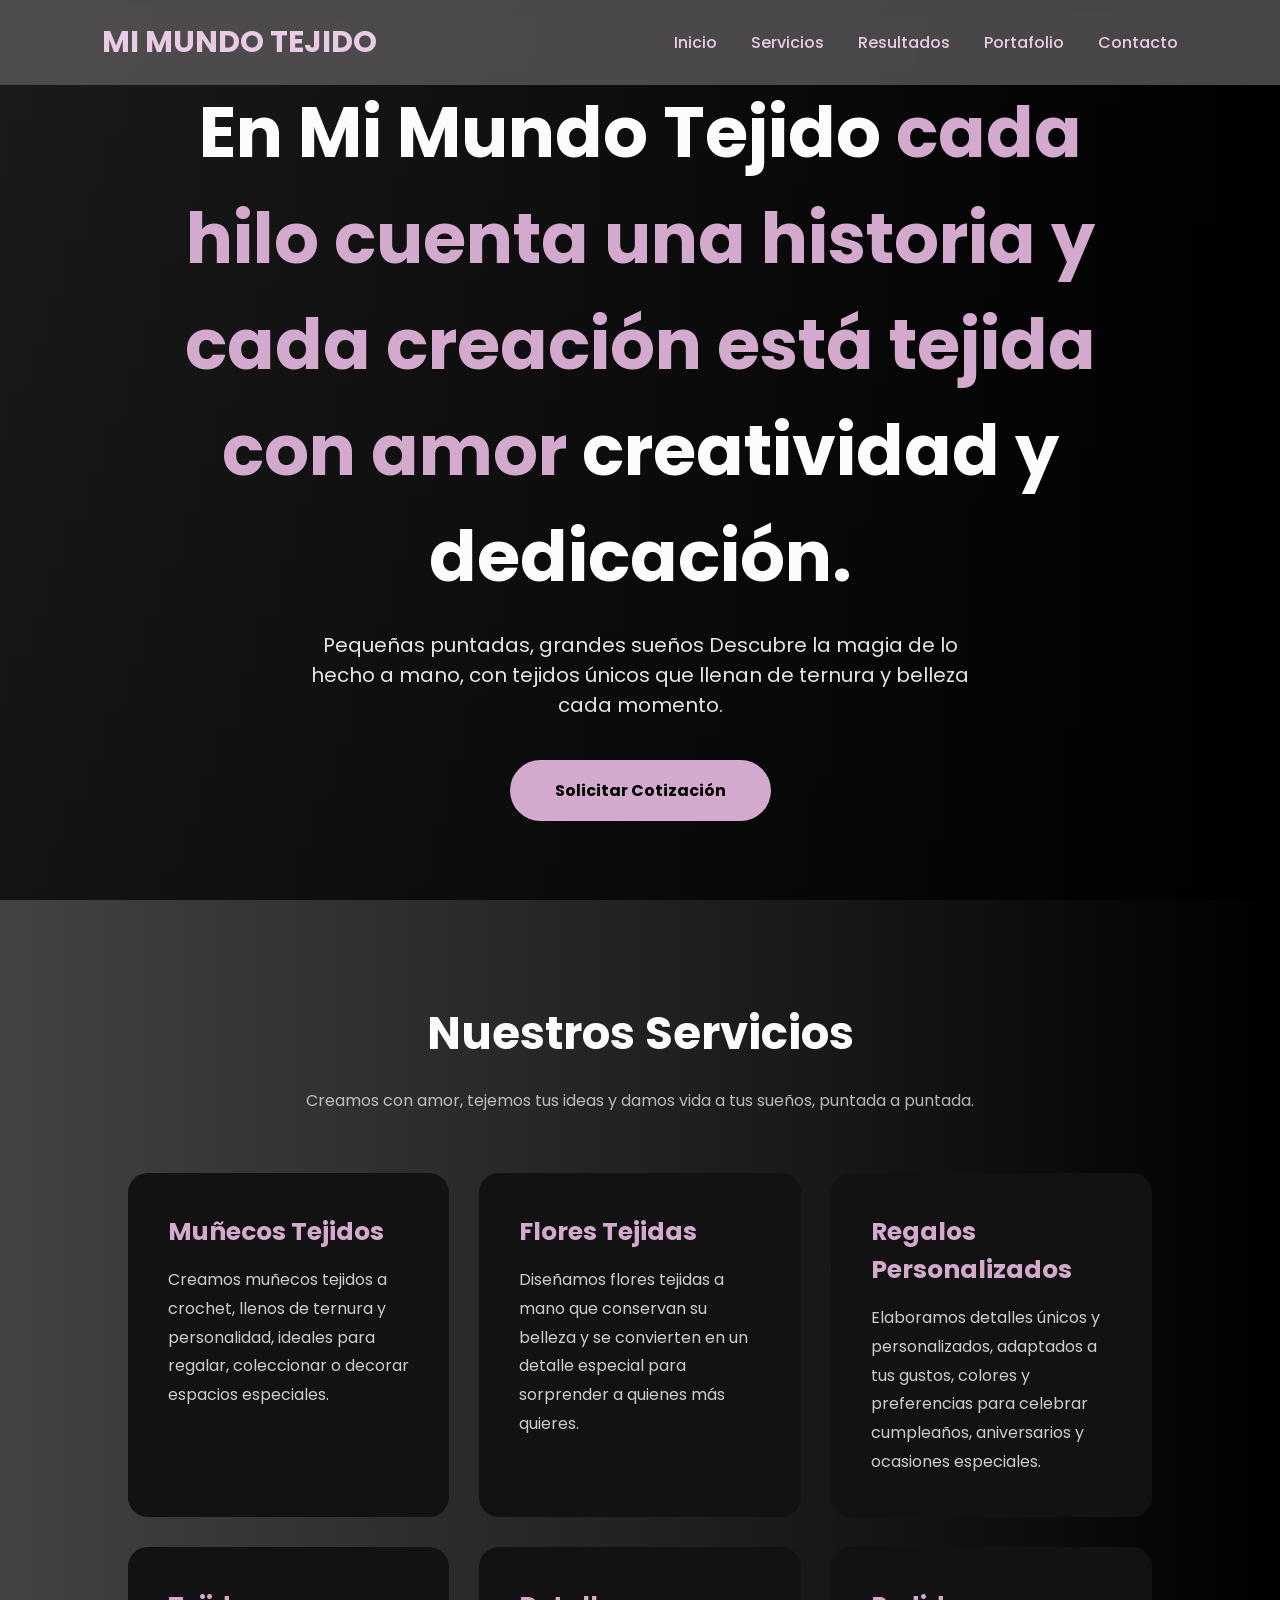
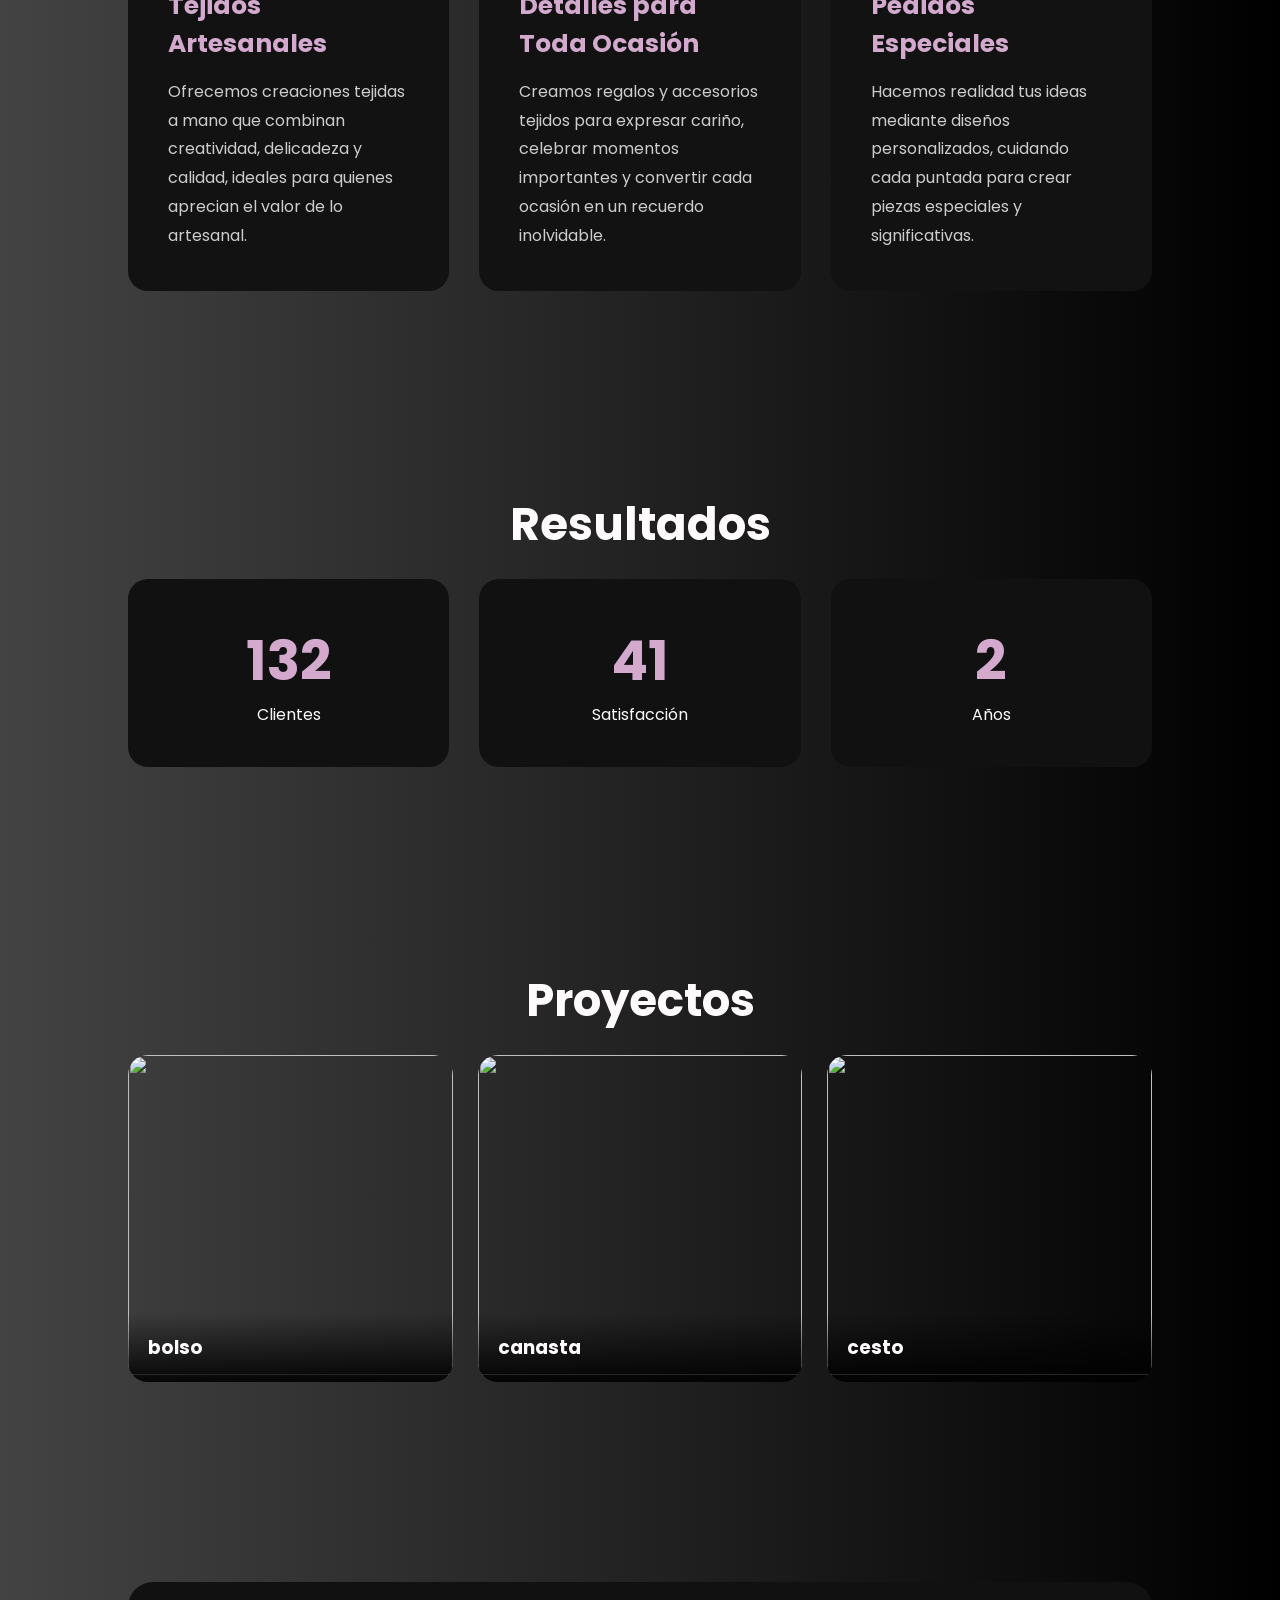
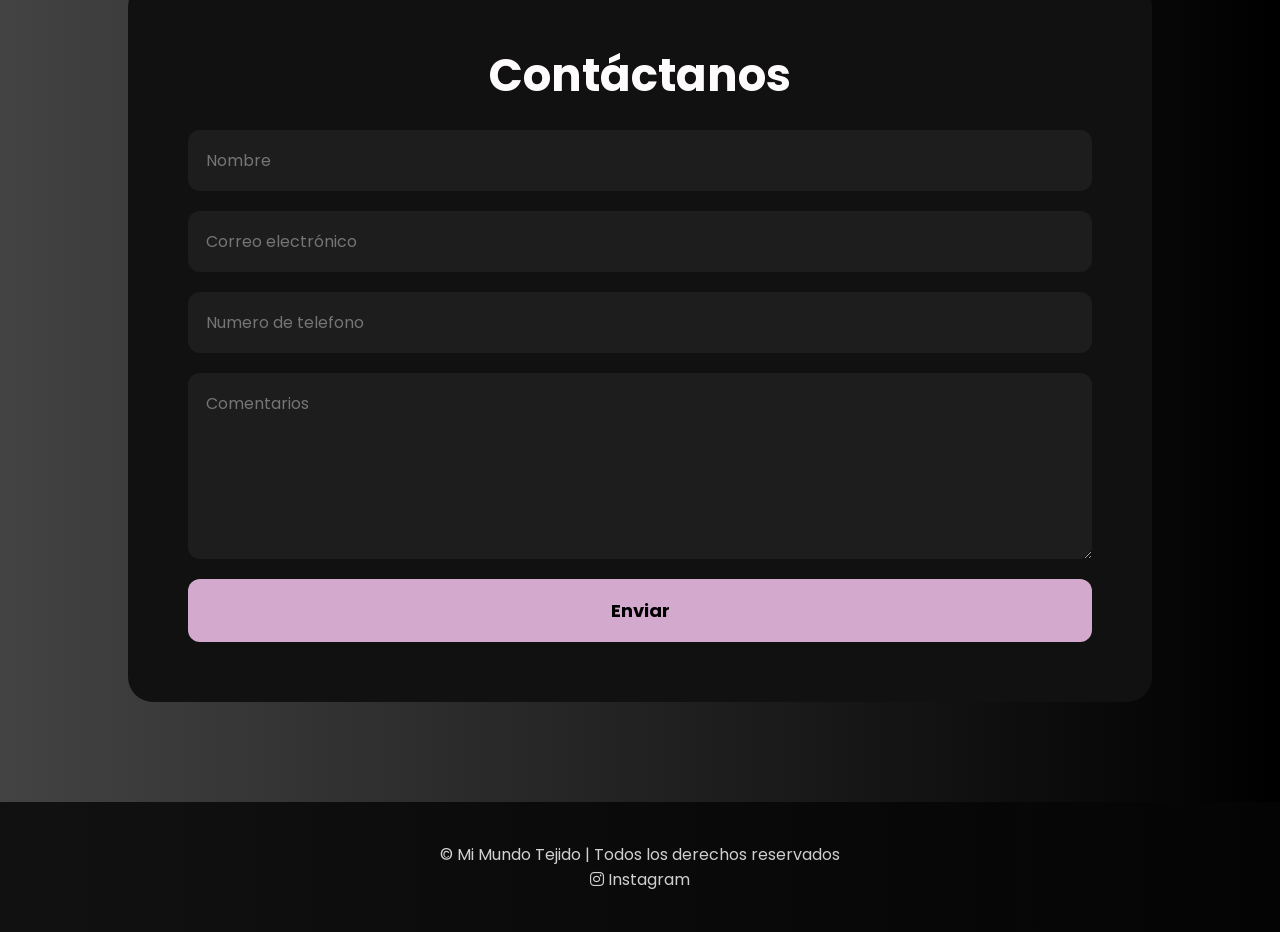
==== mi-mundo-tejido/index.html @ b3a891cd "Add files via upload" ====
<!DOCTYPE html>
<html lang="es">
<head>
<meta charset="UTF-8">
<meta name="viewport" content="width=device-width, initial-scale=1.0">

<title> MI MUNDO TEJIDO </title>
<link rel="icon" type="image/png" href="/img/logo-icono.png">
<link rel="stylesheet" href="estilos.css" />
<link rel="preconnect" href="https://fonts.googleapis.com">
<link rel="preconnect" href="https://fonts.gstatic.com" crossorigin>

<link href="https://fonts.googleapis.com/css2?family=Poppins:wght@400;500;700&display=swap" rel="stylesheet">
</head>
<body>

<header>

<div class="logo">
MI MUNDO TEJIDO 
</div>

<nav>

<a href="#inicio">Inicio</a>
<a href="#servicios">Servicios</a>
<a href="#estadisticas">Resultados</a>
<a href="#portafolio">Portafolio</a>
<a href="#contacto">Contacto</a>

</nav>

</header>

<section class="hero" id="inicio">

<div>

<h1>En Mi Mundo Tejido <span>cada hilo cuenta una historia y cada creación está tejida con amor</span> creatividad y dedicación.</h1>

<p>
Pequeñas puntadas, grandes sueños
Descubre la magia de lo hecho a mano, con tejidos únicos que llenan de ternura y belleza cada momento.
</p>

<a href="#contacto" class="btn">
Solicitar Cotización
</a>

</div>

</section>

<section id="servicios">

<h2 class="titulo">
Nuestros Servicios
</h2>

<p class="sub">
Creamos con amor, tejemos tus ideas y damos vida a tus sueños, puntada a puntada.
</p>

<div class="cards">

<div class="card">
<h3>Muñecos Tejidos</h3>
<p>
Creamos muñecos tejidos a crochet, llenos de ternura y personalidad, ideales para regalar, coleccionar o decorar espacios especiales.
</p>
</div>

<div class="card">
<h3> Flores Tejidas</h3>
<p>
Diseñamos flores tejidas a mano que conservan su belleza y se convierten en un detalle especial para sorprender a quienes más quieres.
</p>
</div>

<div class="card">
<h3>Regalos Personalizados</h3>
<p>
Elaboramos detalles únicos y personalizados, adaptados a tus gustos, colores y preferencias para celebrar cumpleaños, aniversarios y ocasiones especiales.
</p>
</div>

<div class="card">
<h3>Tejidos Artesanales</h3>
<p>
Ofrecemos creaciones tejidas a mano que combinan creatividad, delicadeza y calidad, ideales para quienes aprecian el valor de lo artesanal.
</p>
</div>

<div class="card">
<h3>Detalles para Toda Ocasión</h3>
<p>
    Creamos regalos y accesorios tejidos para expresar cariño, celebrar momentos importantes y convertir cada ocasión en un recuerdo inolvidable.
</p>
</div>

<div class="card">
<h3>Pedidos Especiales</h3>
<p>
Hacemos realidad tus ideas mediante diseños personalizados, cuidando cada puntada para crear piezas especiales y significativas.
</p>
</div>

</div>

</section>

<section id="estadisticas">

<h2 class="titulo">
Resultados
</h2>

<div class="stats">

<div class="stat">
<div class="numero" data-target="320">0</div>
Clientes
</div>

<div class="stat">
<div class="numero" data-target="98">0</div>
 Satisfacción
</div>

<div class="stat">
<div class="numero" data-target="6">0</div>
Años
</div>

</div>

</section>

<section id="portafolio">

<h2 class="titulo">
Proyectos
</h2>

<div class="portafolio">

<div class="proyecto">
<img src="img/bolsi1.jpeg">
<div class="overlay">
<h3>bolso</h3>
</div>
</div>

<div class="proyecto">
<img src="img/canast.jpeg">
<div class="overlay">
<h3>canasta</h3>
</div>
</div>

<div class="proyecto">
<img src="img/jarron.jpeg">
<div class="overlay">
<h3>cesto</h3>
</div>
</div>

</div>

</section>

<section id="contacto">

<div class="contacto">

<h2 class="titulo">
Contáctanos
</h2>

<form action="https://formspree.io/f/mgaopoan" method="POST">

   <input type="text" name="nombre" placeholder="Nombre">
   <input type="email" name="correo" placeholder="Correo electrónico">
   <input type="text" name="telefono" placeholder="Numero de telefono">
   <textarea name="comentarios" rows="6" placeholder="Comentarios"></textarea>
   <button type="submit">Enviar</button>

</form>

</div>

</section>

<footer>
   
   <p>© Mi Mundo Tejido | Todos los derechos reservados</p>
   <link rel="stylesheet" href="https://cdnjs.cloudflare.com/ajax/libs/font-awesome/6.5.0/css/all.min.css">
   <a href="https://www.instagram.com/mi_mundo_tejido_/"
       target="_blank"
       rel="noopener noreferrer"
       aria-label="Visita nuestro Instagram"
       style="color: inherit; text-decoration: none;">
        <i class="fab fa-instagram"></i> Instagram
    </a>
</footer>

<script>
const counters = document.querySelectorAll(".numero");

function animar(counter){
  const target = +counter.dataset.target;
  const duracion = 1500;
  const inicio = performance.now();
  function paso(ahora){
    const progreso = Math.min((ahora - inicio) / duracion, 1);
    counter.innerText = Math.round(target * progreso);
    if (progreso < 1) requestAnimationFrame(paso);
  }
  requestAnimationFrame(paso);
}

if ("IntersectionObserver" in window) {
  const observer = new IntersectionObserver((entries, obs) => {
    entries.forEach(entry => {
      if (entry.isIntersecting) {
        animar(entry.target);
        obs.unobserve(entry.target);
      }
    });
  }, { threshold: 0.2 });
  counters.forEach(c => observer.observe(c));
} else {
  counters.forEach(c => c.innerText = c.dataset.target);
}
</script>

</body>
</html>
---- mi-mundo-tejido/estilos.css ----
*{
margin:0;
padding:0;
box-sizing:border-box;
font-family:'Poppins',sans-serif;
scroll-behavior:smooth;
}

body{
background-image: linear-gradient(to right, #434343 0%, black 100%);
color: #fdfbfb;
overflow-x:hidden;
}

header{
position:fixed;
width:100%;
top:0;
left:0;
display:flex;
justify-content:space-between;
align-items:center;
padding:20px 8%;
background:rgba(95, 93, 93, 0.75);
backdrop-filter:blur(10px);
z-index:1000;
}

.logo{
font-size:30px;
font-weight:700;
color:rgb(233, 203, 230);

}

nav a{
text-decoration:none;
color:rgb(233, 203, 230);
margin-left:30px;
transition:.3s;
font-weight:500;
}

nav a:hover{
color:#d3aace;

}

.hero{
height:100vh;
display:flex;
align-items:center;
justify-content:center;
text-align:center;
padding:100px 10%;
background:
linear-gradient(rgba(0,0,0,.6),rgba(0,0,0,.7)), 
url("img/fondo.jpeg");
background-size:cover;
background-position:center;
}

.hero h1{
font-size:70px;
margin-bottom:20px;
}

.hero span{
color:#d3aace;
}

.hero p{
font-size:20px;
max-width:700px;
margin:auto;
opacity:.9;
}

.btn{
display:inline-block;
margin-top:40px;
padding:18px 45px;
background:#d3aace;
color:black;
font-weight:700;
border-radius:40px;
text-decoration:none;
transition:.3s;
}

.btn:hover{
transform:translateY(-5px);
box-shadow:0 0 30px #d3aace;
}

section{
padding:100px 10%;
}

.titulo{
font-size:45px;
margin-bottom:20px;
text-align:center;
}

.sub{
text-align:center;
opacity:.7;
margin-bottom:60px;
}

.cards{
display:grid;
grid-template-columns:repeat(auto-fit,minmax(280px,1fr));
gap:30px;
}

.card{
background:#121212;
padding:40px;
border-radius:20px;
transition:.4s;
}

.card:hover{
transform:translateY(-10px);
background:#1b1b1b;
}

.card h3{
margin-bottom:15px;
font-size:25px;
color:#d3aace;
}

.card p{
line-height:1.8;
opacity:.8;
}

.stats{
display:grid;
grid-template-columns:repeat(auto-fit,minmax(220px,1fr));
gap:30px;
text-align:center;
}

.stat{
background:#111;
padding:40px;
border-radius:20px;
}

.numero{
font-size:55px;
font-weight:700;
color:#d3aace;
}

.portafolio{
display:grid;
grid-template-columns:repeat(auto-fit,minmax(300px,1fr));
gap:25px;
}

.proyecto{
overflow:hidden;
border-radius:20px;
position:relative;
}

.proyecto img{
width:100%;
height:320px;
object-fit:cover;
transition:.5s;
}

.proyecto:hover img{
transform:scale(1.1);
}

.overlay{
position:absolute;
bottom:0;
width:100%;
padding:20px;
background:linear-gradient(transparent,rgba(0,0,0,.9));
}

.contacto{
background:#111;
border-radius:25px;
padding:60px;
}

form{
display:grid;
gap:20px;
}

input,textarea{
padding:18px;
border:none;
border-radius:12px;
background:#1d1d1d;
color:white;
font-size:16px;
}

button{
padding:18px;
background: #d3aace;
border:none;
border-radius:12px;
font-size:18px;
font-weight:700;
cursor:pointer;
transition:.3s;
}

button:hover{
box-shadow:0 0 25px #d3aace;
}

footer{
padding:40px;
text-align:center;
background:#050505;
opacity:.8;
}

@media(max-width:900px){

.hero h1{
font-size:45px;
}

header{
flex-direction:column;
gap:20px;
}

nav a{
margin:0 12px;
}

}

@media(max-width:600px){

header{
padding:15px 5%;
gap:10px;
}

.logo{
font-size:22px;
}

nav{
display:flex;
flex-wrap:wrap;
justify-content:center;
}

nav a{
margin:5px 8px;
font-size:14px;
}

.hero{
height:auto;
min-height:100vh;
padding:170px 6% 60px;
}

.hero h1{
font-size:28px;
}

.hero p{
font-size:16px;
}

.btn{
padding:15px 35px;
}

section{
padding:60px 6%;
}

.titulo{
font-size:30px;
}

.cards,
.stats,
.portafolio{
grid-template-columns:1fr;
}

.card{
padding:25px;
}

.numero{
font-size:40px;
}

.proyecto img{
height:250px;
}

.contacto{
padding:30px 20px;
}

}
  .logo{
   display:flex;
   align-items:center;
   gap:12px;
   }

   .logo-img{
   width:50px;
   height:50px;
   }
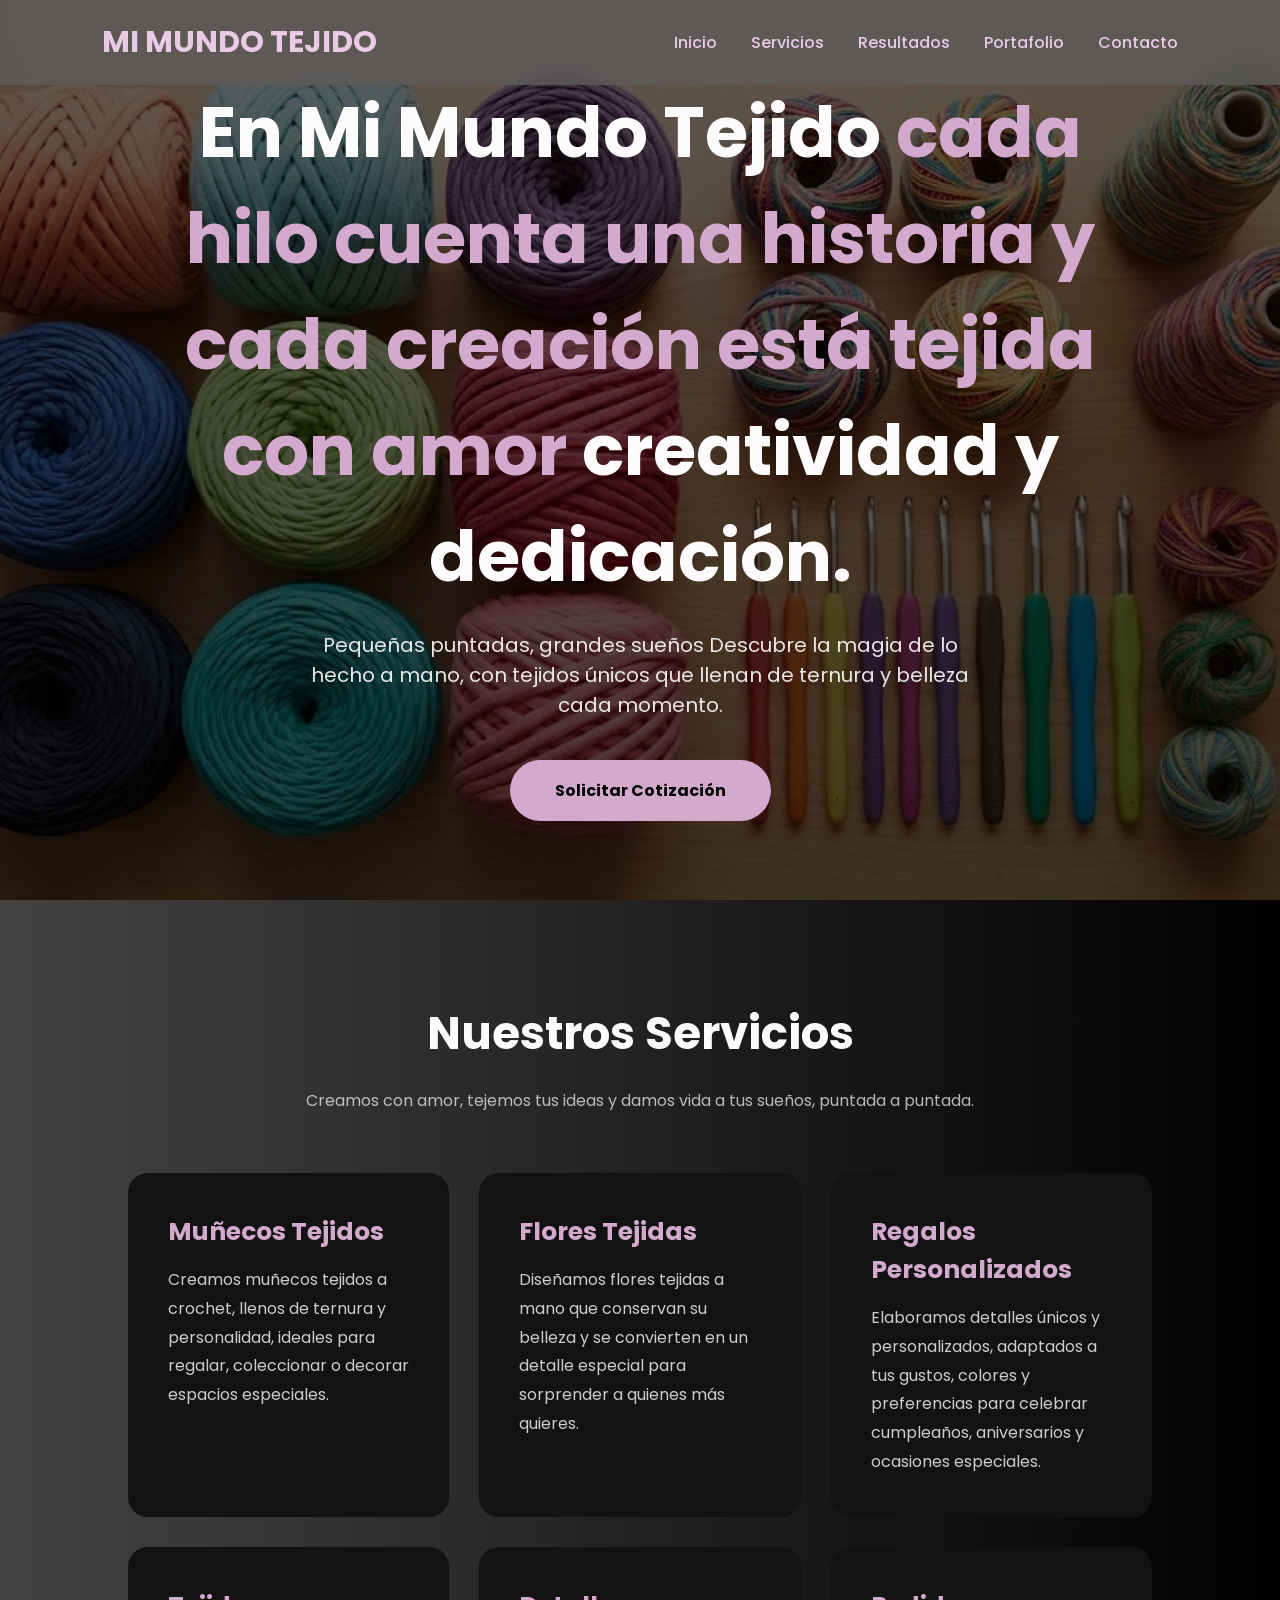
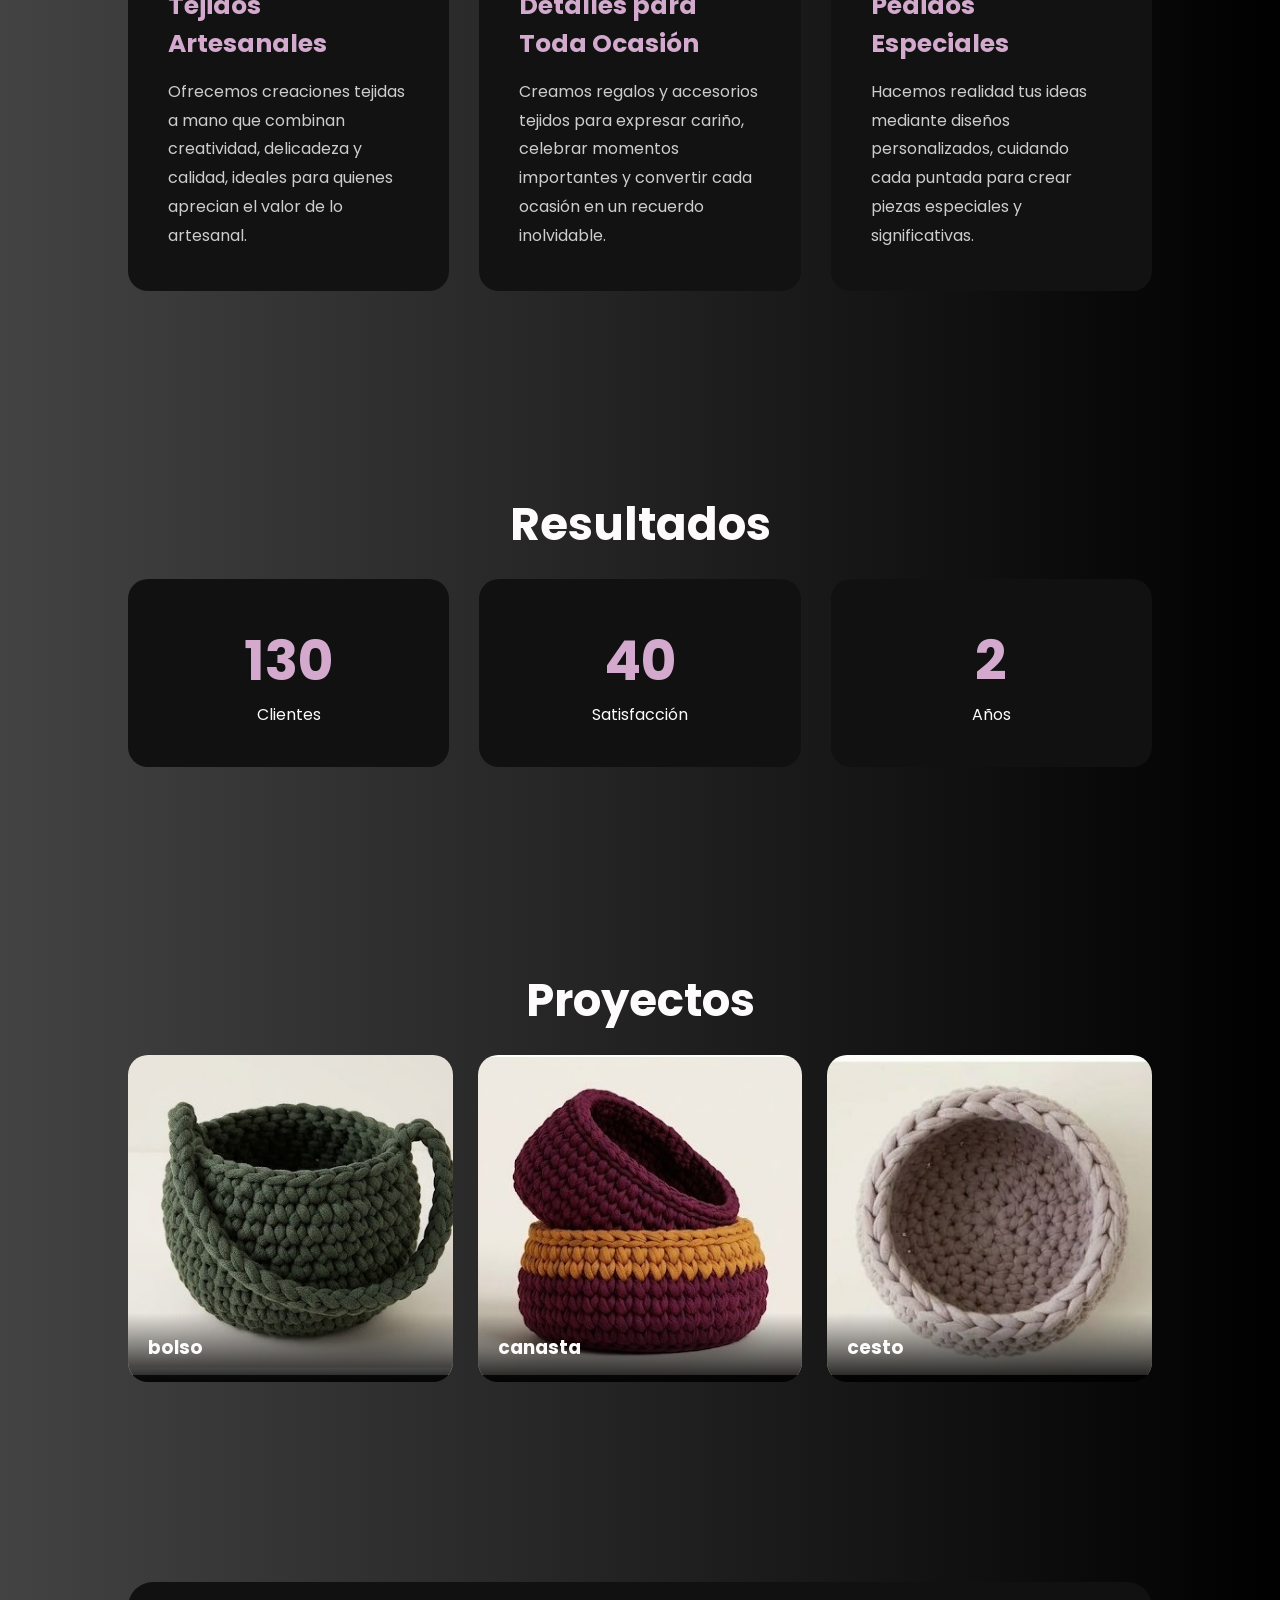
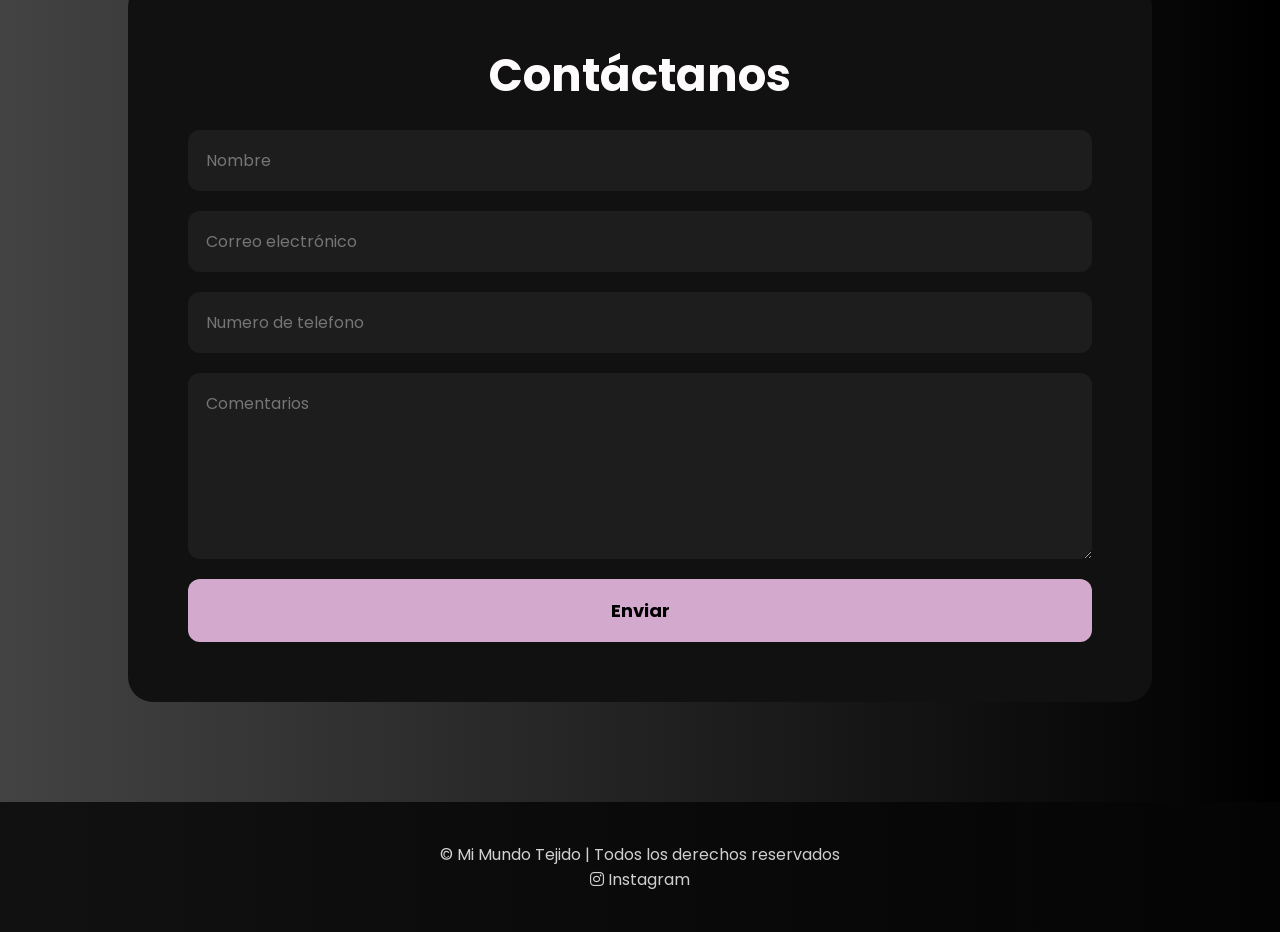
==== commit 79b645ae: "index.html" ====
--- a/mi-mundo-tejido/index.html
+++ b/mi-mundo-tejido/index.html
@@ -203,36 +203,6 @@
         <i class="fab fa-instagram"></i> Instagram
     </a>
 </footer>
-
-<script>
-const counters = document.querySelectorAll(".numero");
-
-function animar(counter){
-  const target = +counter.dataset.target;
-  const duracion = 1500;
-  const inicio = performance.now();
-  function paso(ahora){
-    const progreso = Math.min((ahora - inicio) / duracion, 1);
-    counter.innerText = Math.round(target * progreso);
-    if (progreso < 1) requestAnimationFrame(paso);
-  }
-  requestAnimationFrame(paso);
-}
-
-if ("IntersectionObserver" in window) {
-  const observer = new IntersectionObserver((entries, obs) => {
-    entries.forEach(entry => {
-      if (entry.isIntersecting) {
-        animar(entry.target);
-        obs.unobserve(entry.target);
-      }
-    });
-  }, { threshold: 0.2 });
-  counters.forEach(c => observer.observe(c));
-} else {
-  counters.forEach(c => c.innerText = c.dataset.target);
-}
-</script>
-
+<script src="script.js"></script>
 </body>
-</html>+</html>
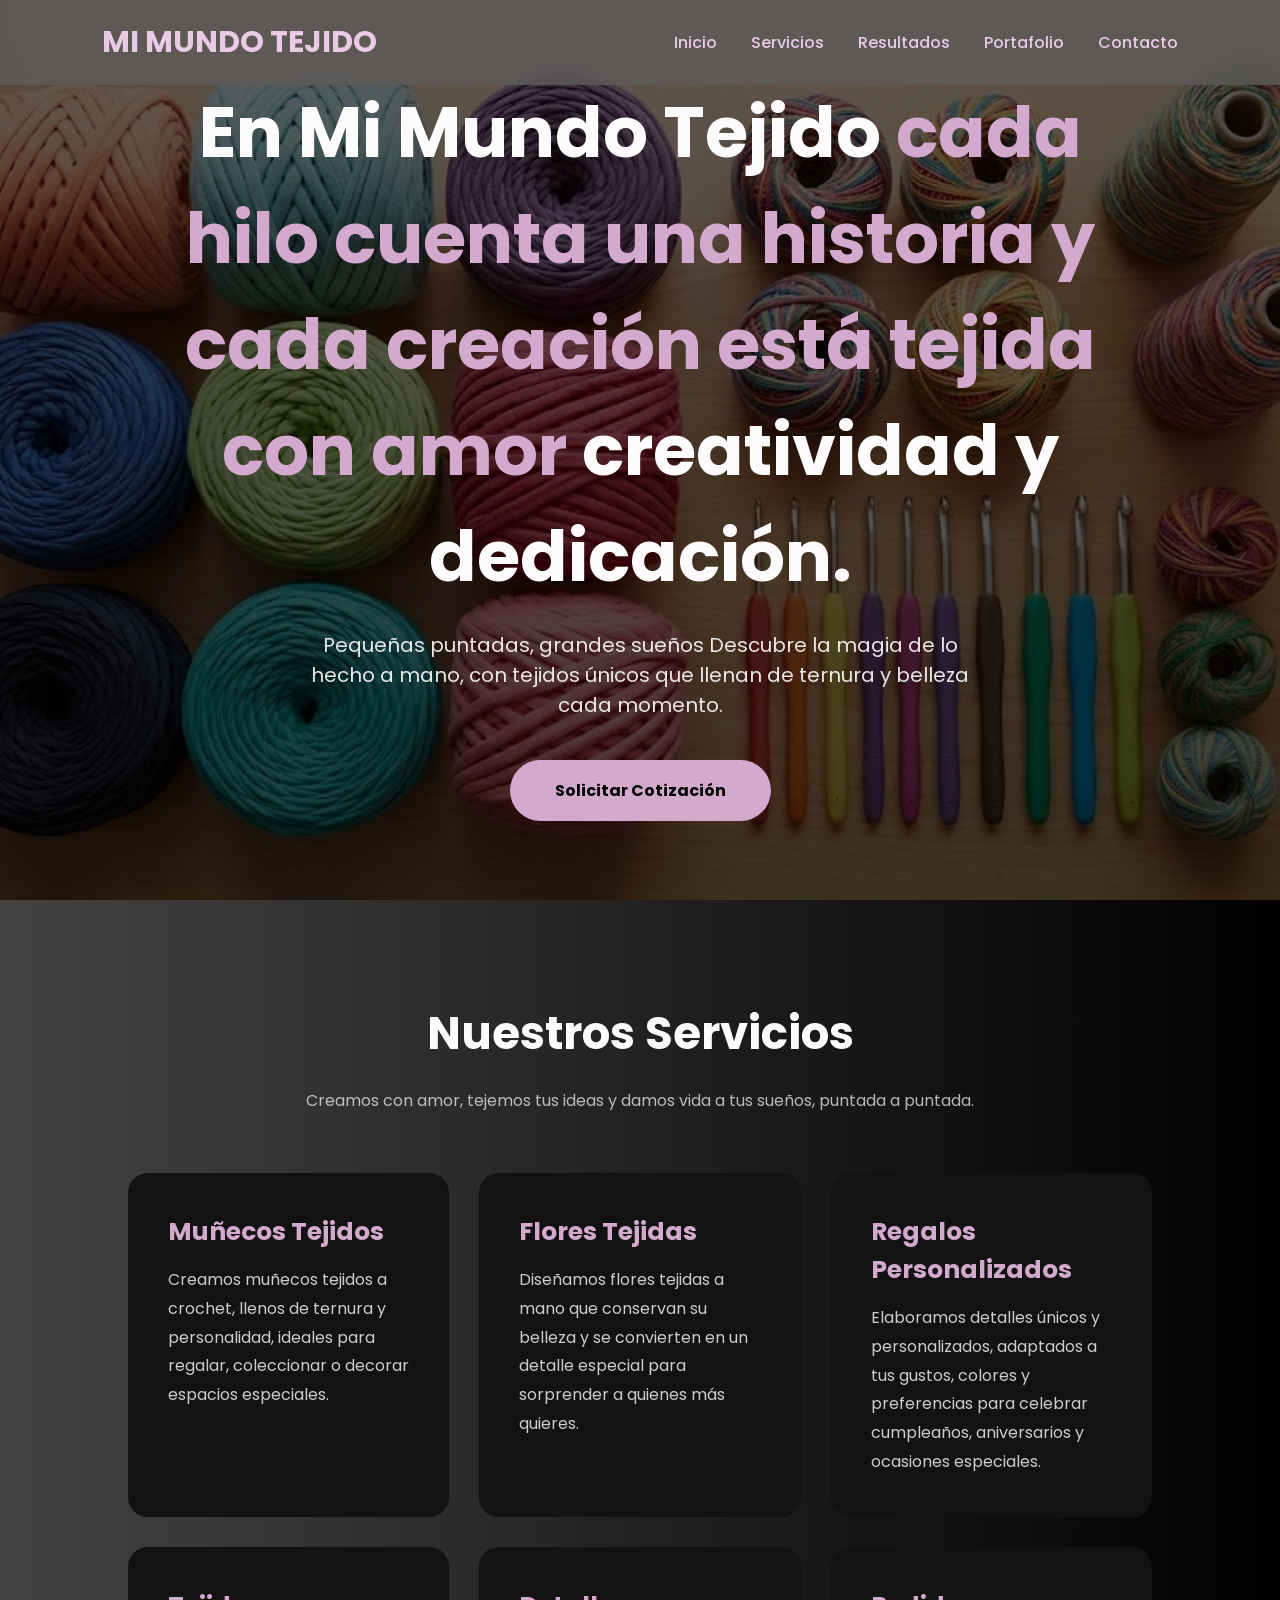
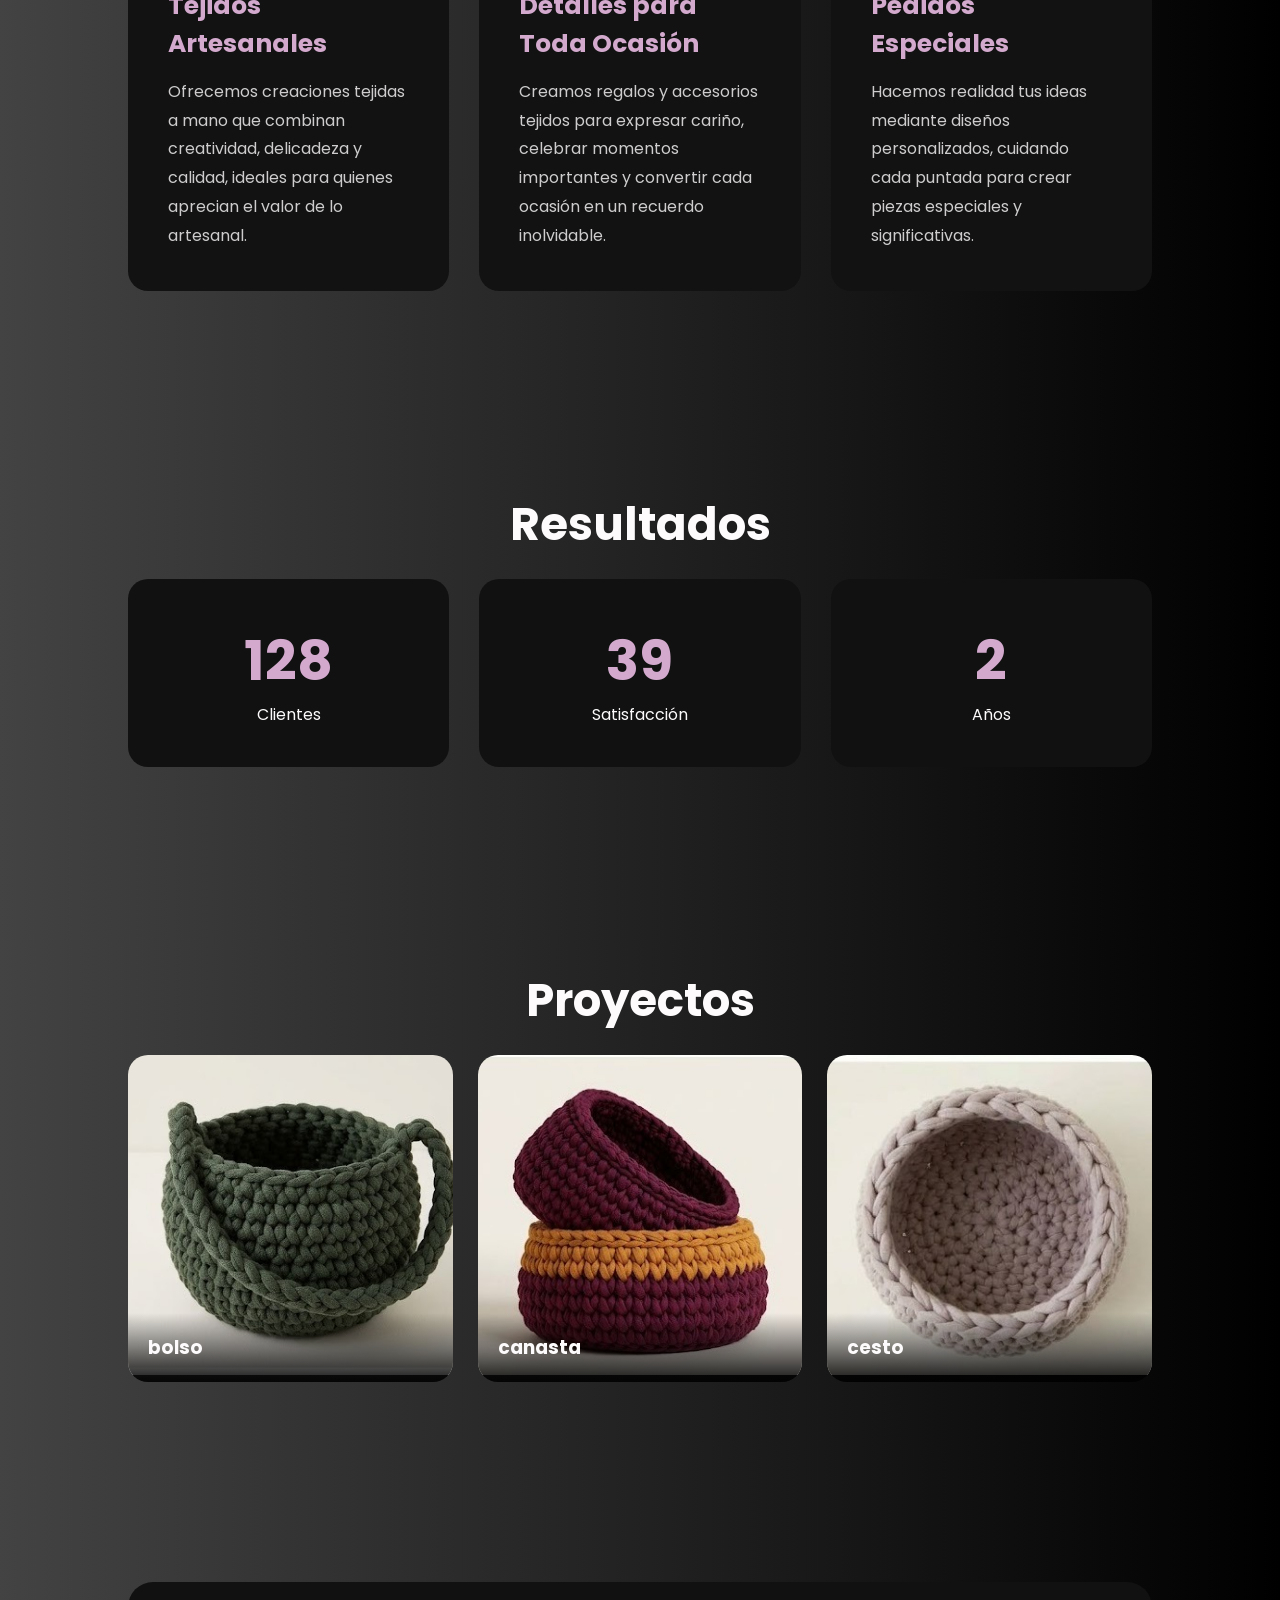
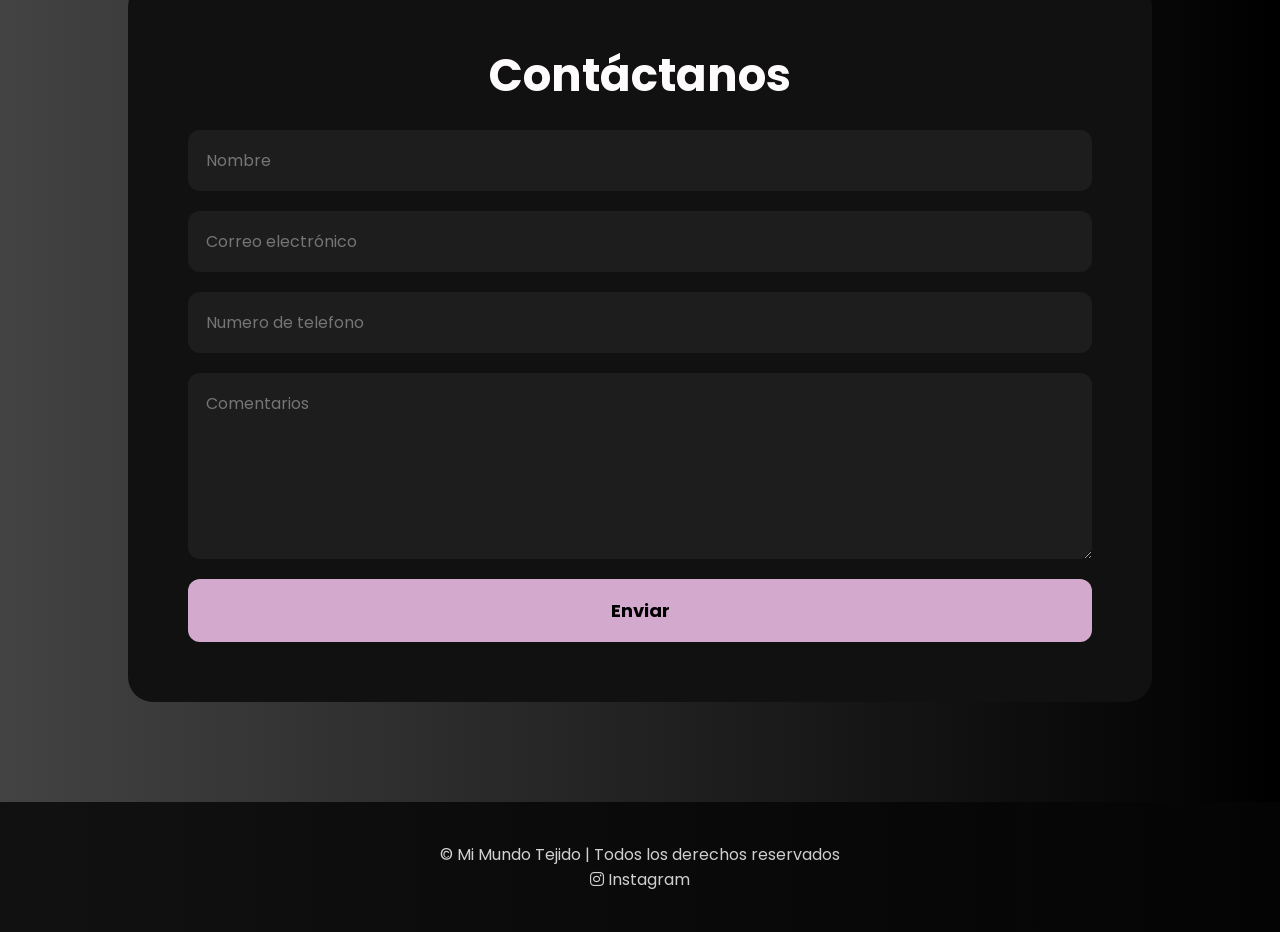
==== commit 172072cc: "index.html" ====
--- a/mi-mundo-tejido/index.html
+++ b/mi-mundo-tejido/index.html
@@ -5,7 +5,7 @@
 <meta name="viewport" content="width=device-width, initial-scale=1.0">
 
 <title> MI MUNDO TEJIDO </title>
-<link rel="icon" type="image/png" href="/img/logo-icono.png">
+<link rel="icon" type="image/png" href="img/logo-icono.png">
 <link rel="stylesheet" href="estilos.css" />
 <link rel="preconnect" href="https://fonts.googleapis.com">
 <link rel="preconnect" href="https://fonts.gstatic.com" crossorigin>
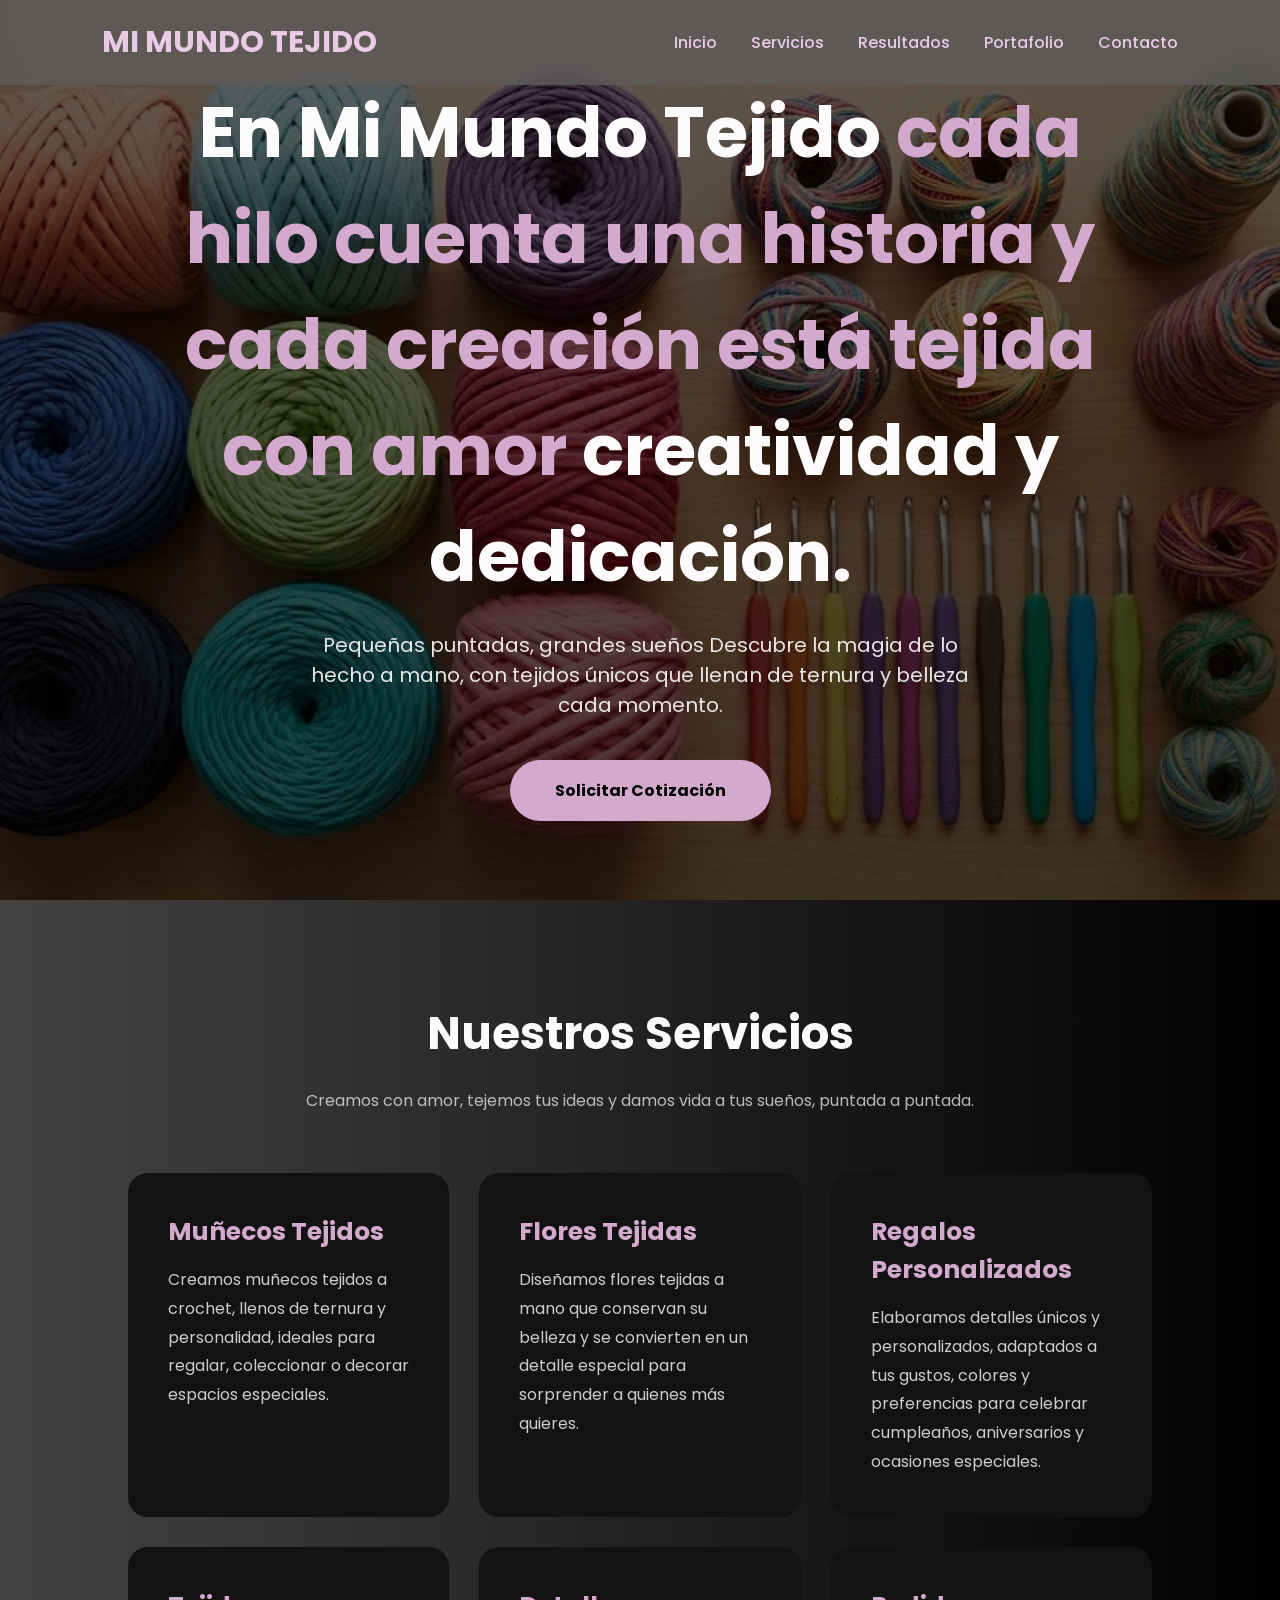
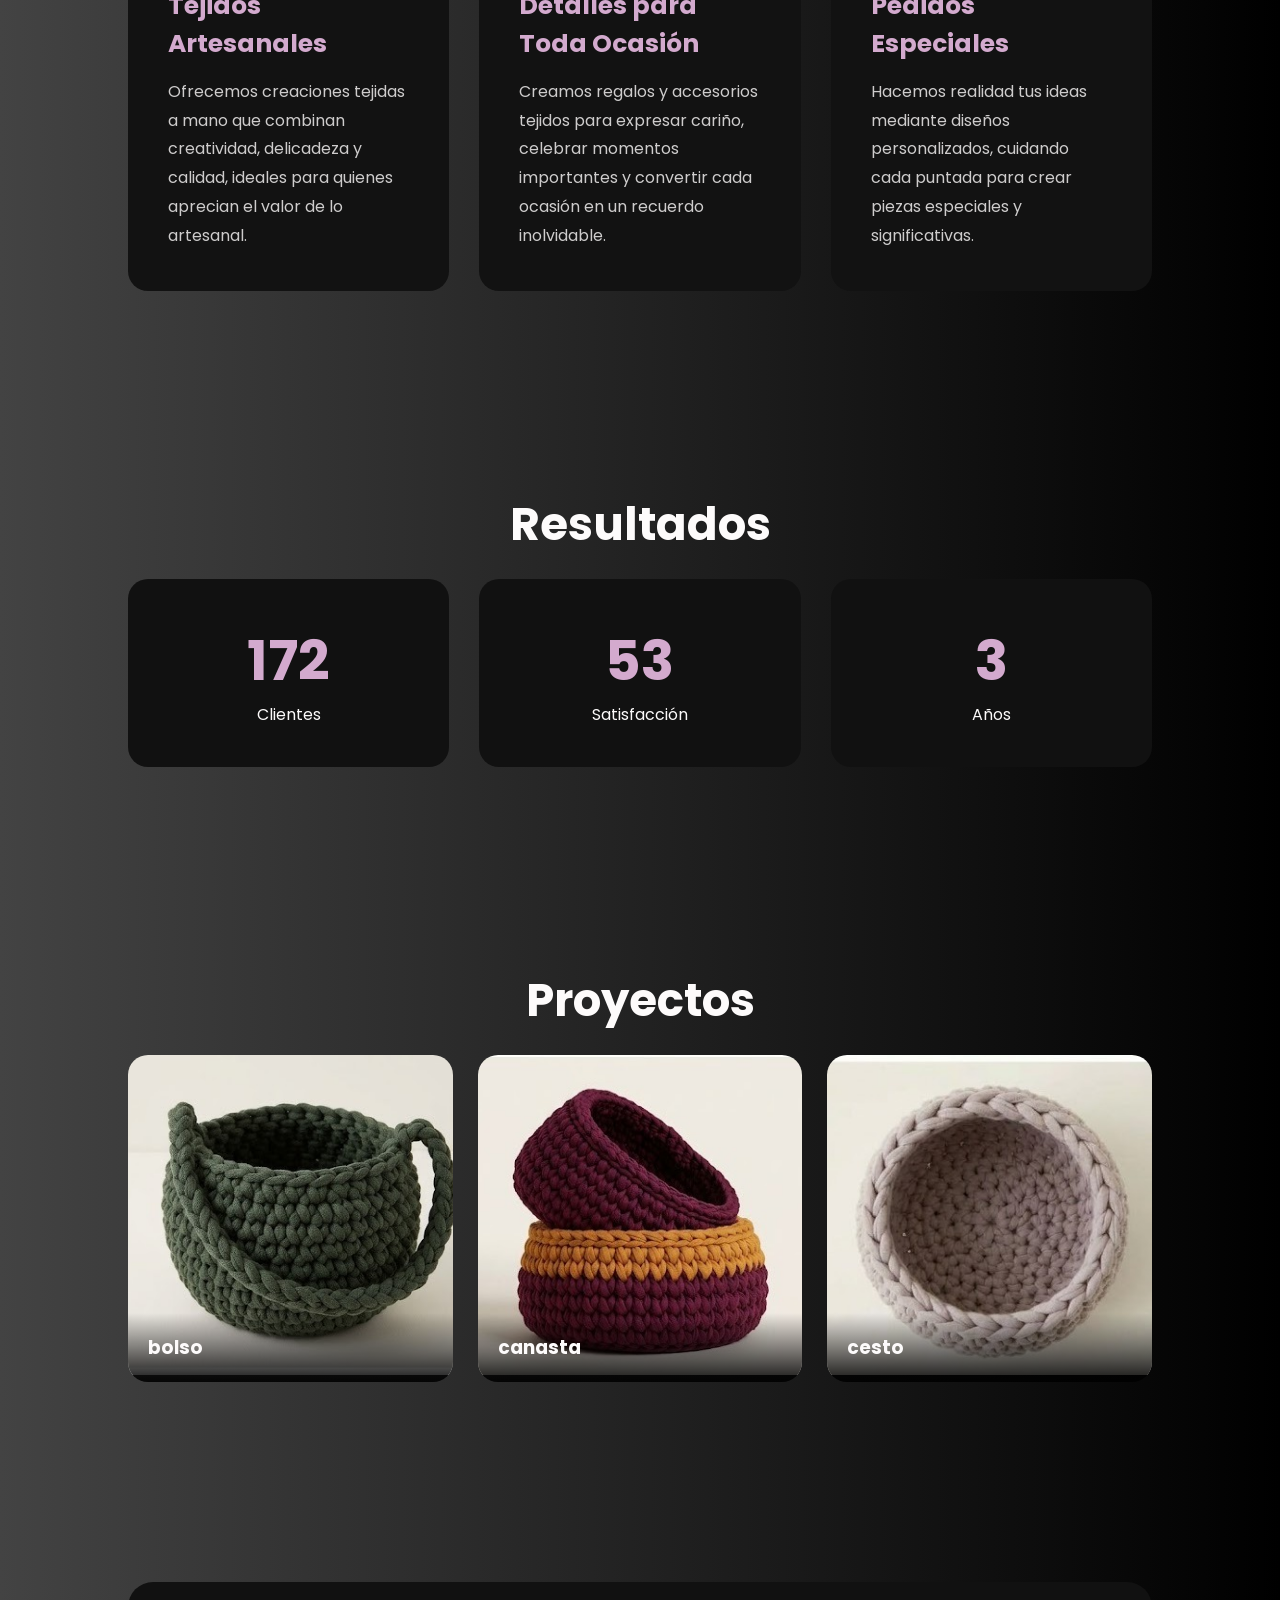
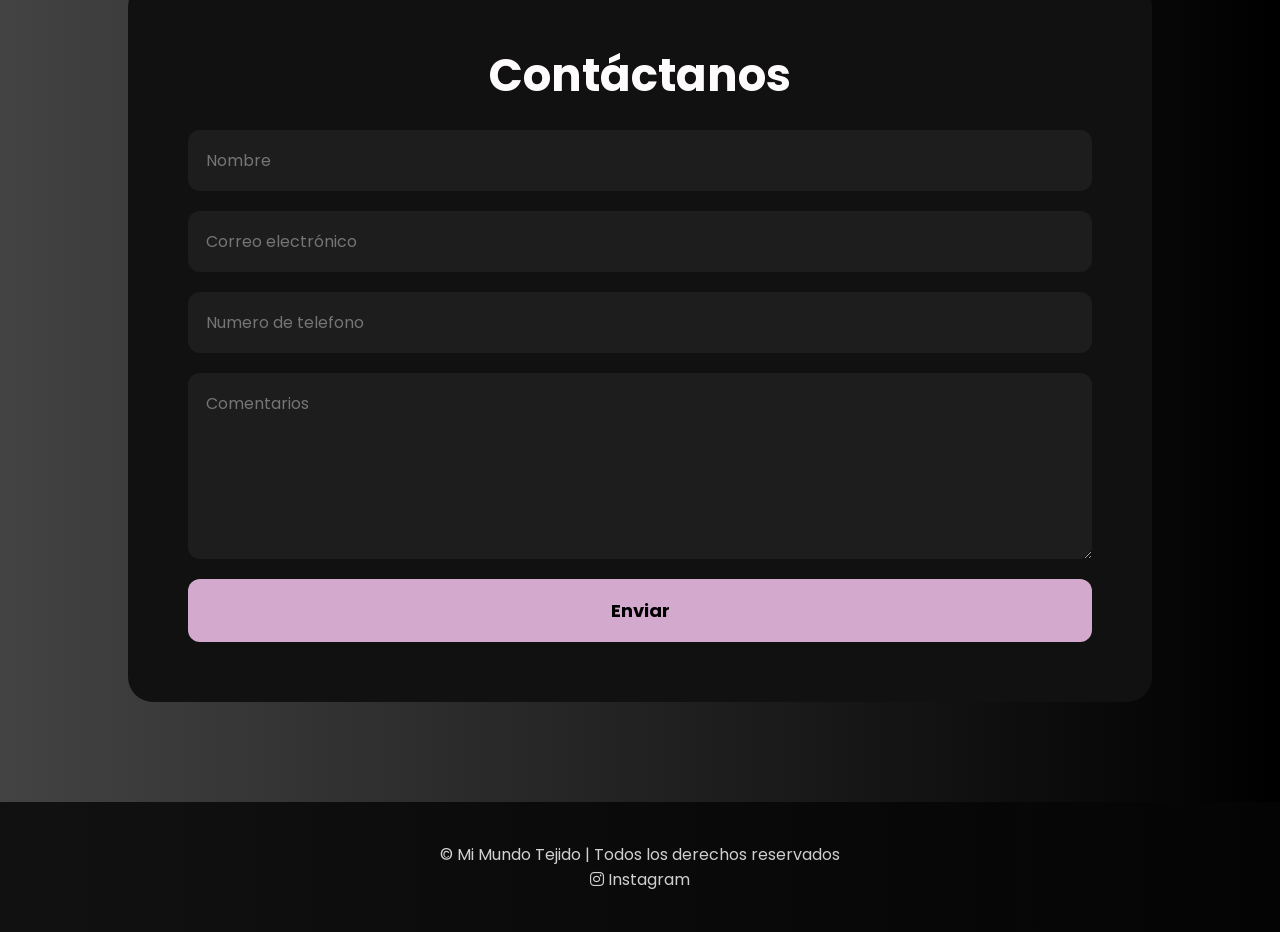
==== commit 8f731a5f: "index.html" ====
--- a/mi-mundo-tejido/index.html
+++ b/mi-mundo-tejido/index.html
@@ -9,7 +9,6 @@
 <link rel="stylesheet" href="estilos.css" />
 <link rel="preconnect" href="https://fonts.googleapis.com">
 <link rel="preconnect" href="https://fonts.gstatic.com" crossorigin>
-
 <link href="https://fonts.googleapis.com/css2?family=Poppins:wght@400;500;700&display=swap" rel="stylesheet">
 </head>
 <body>
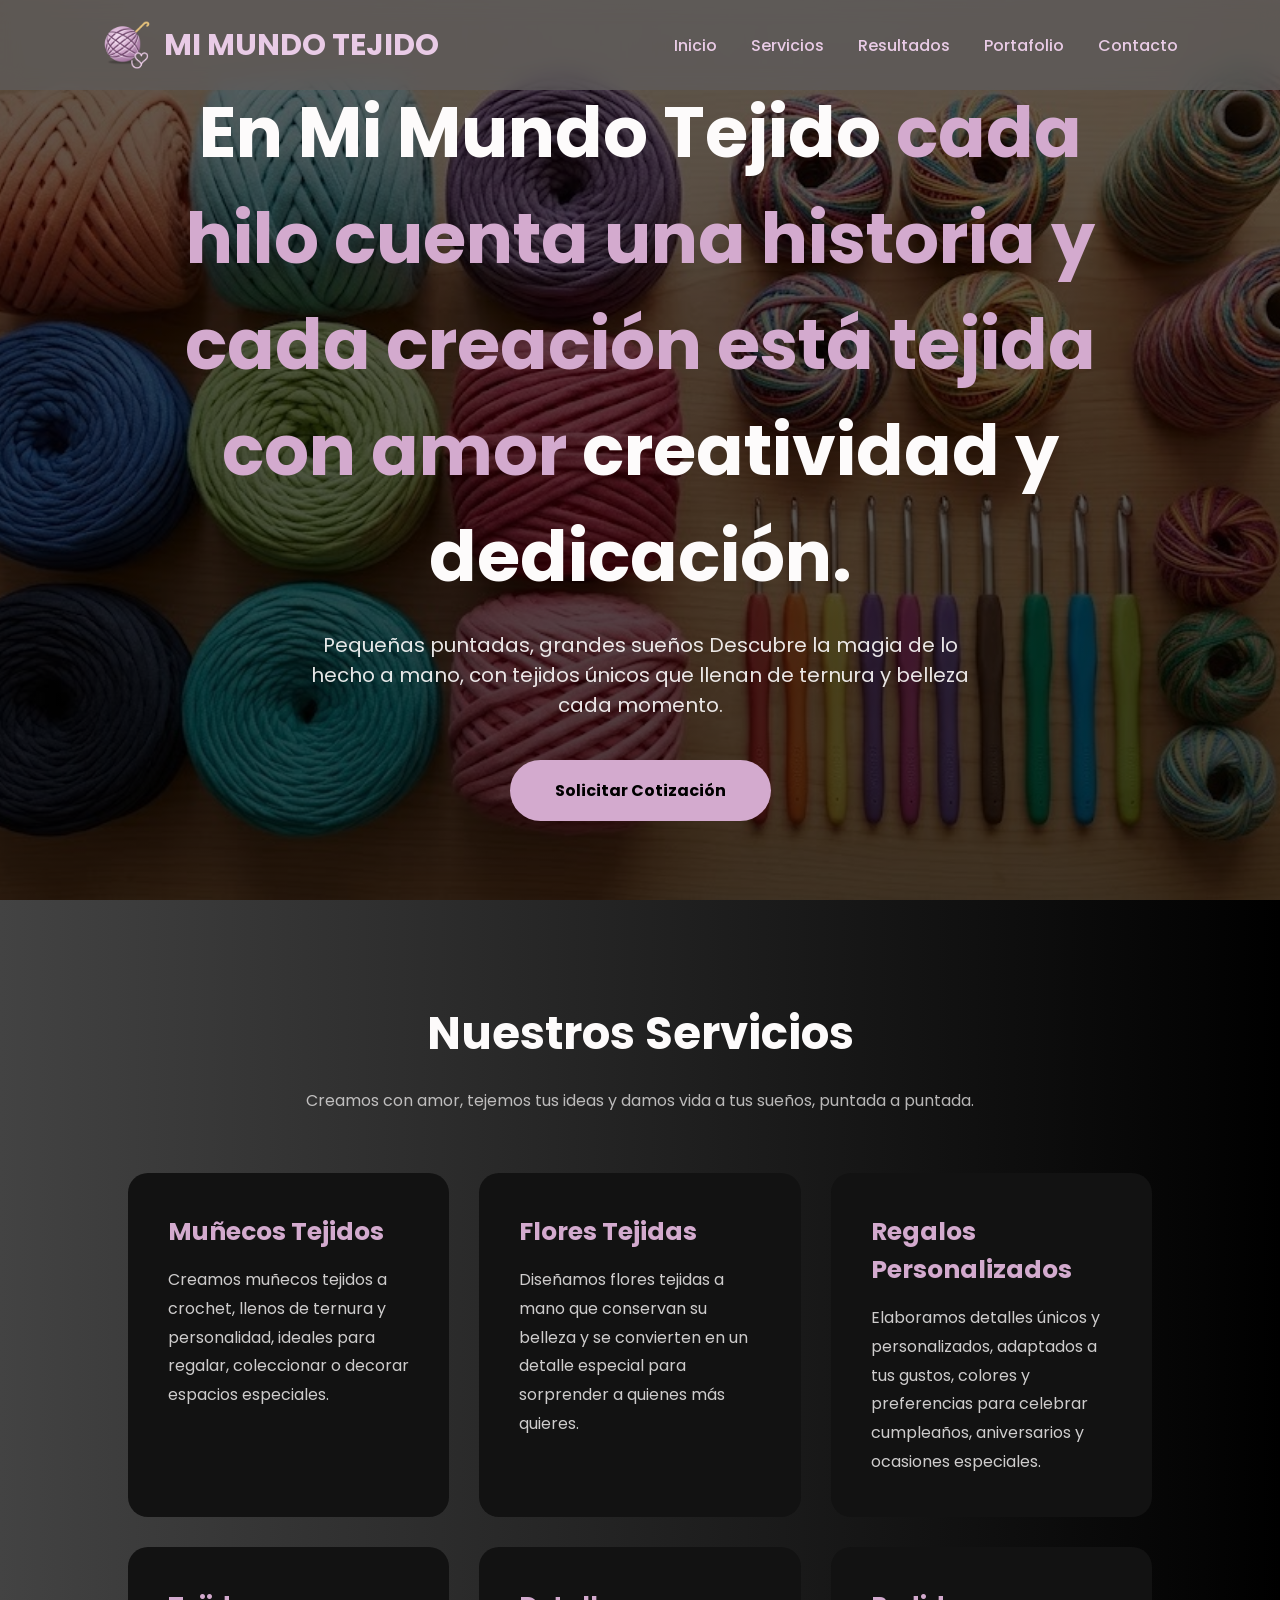
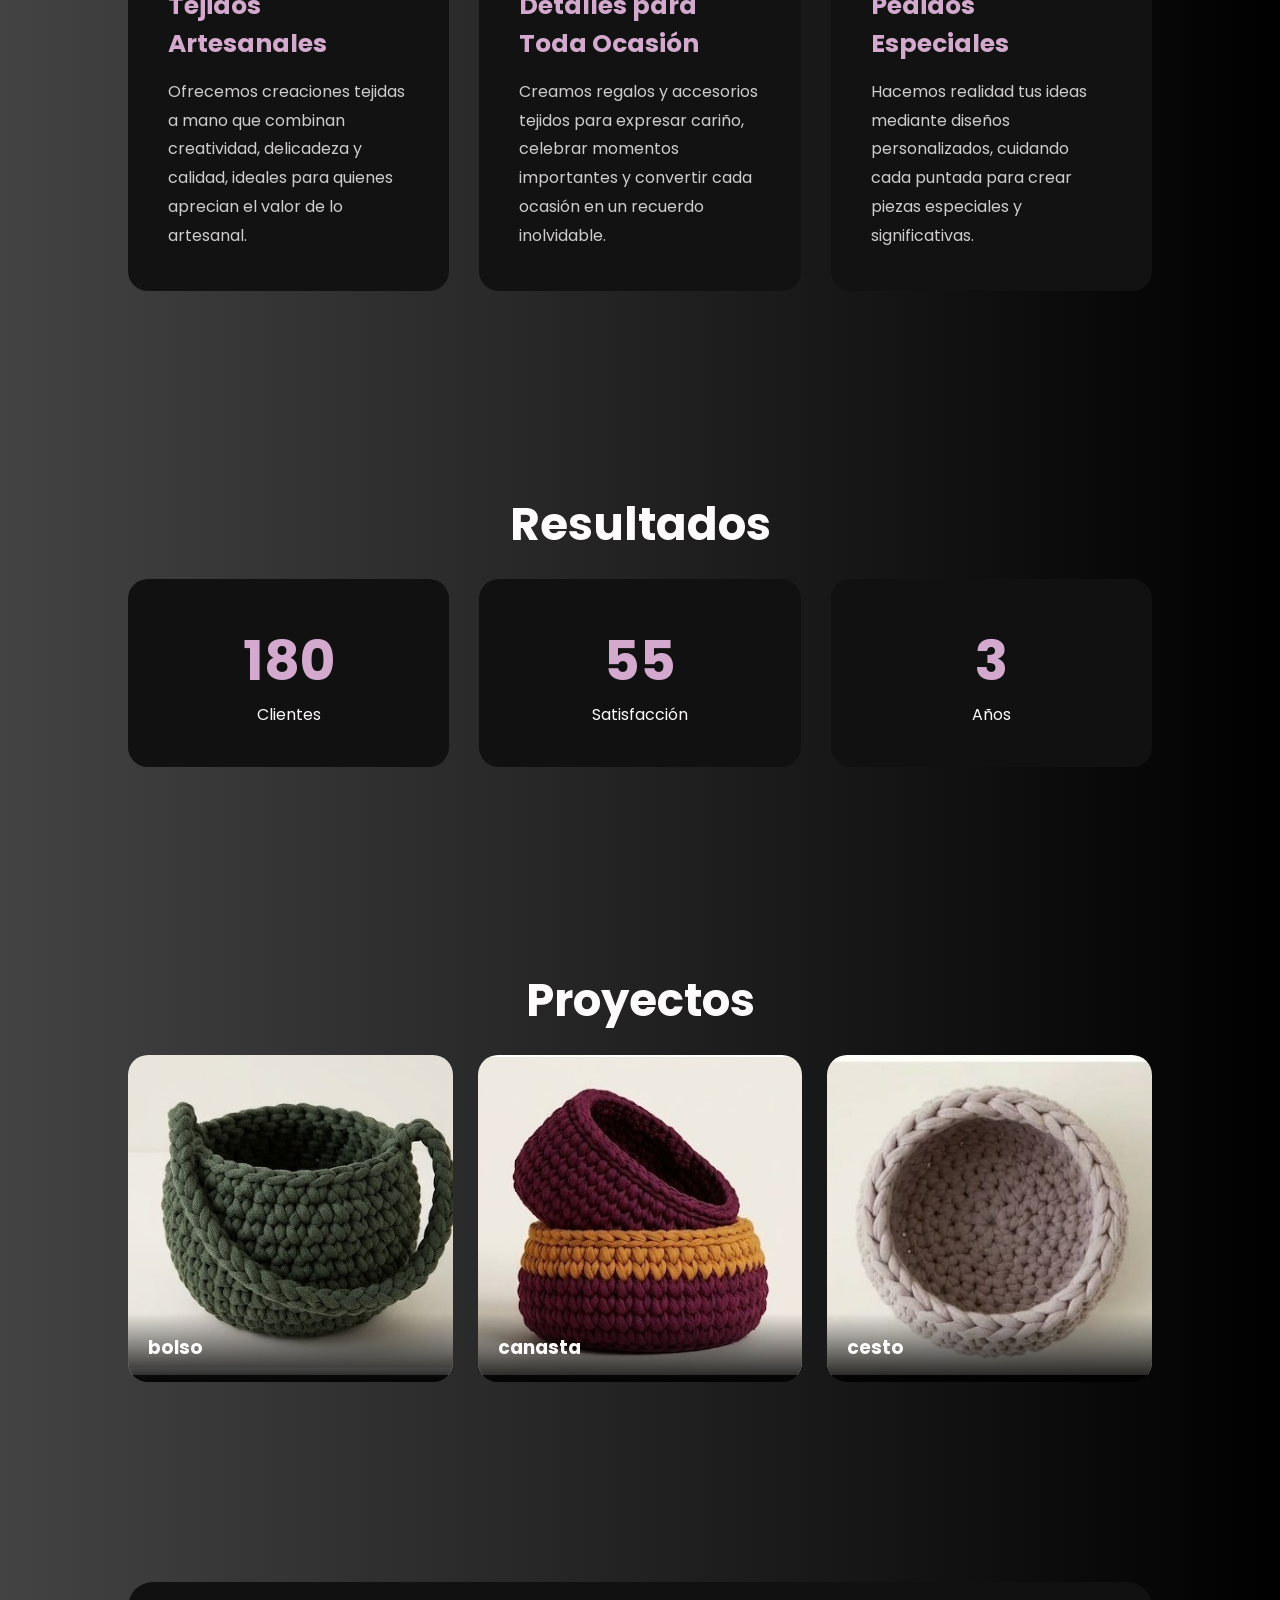
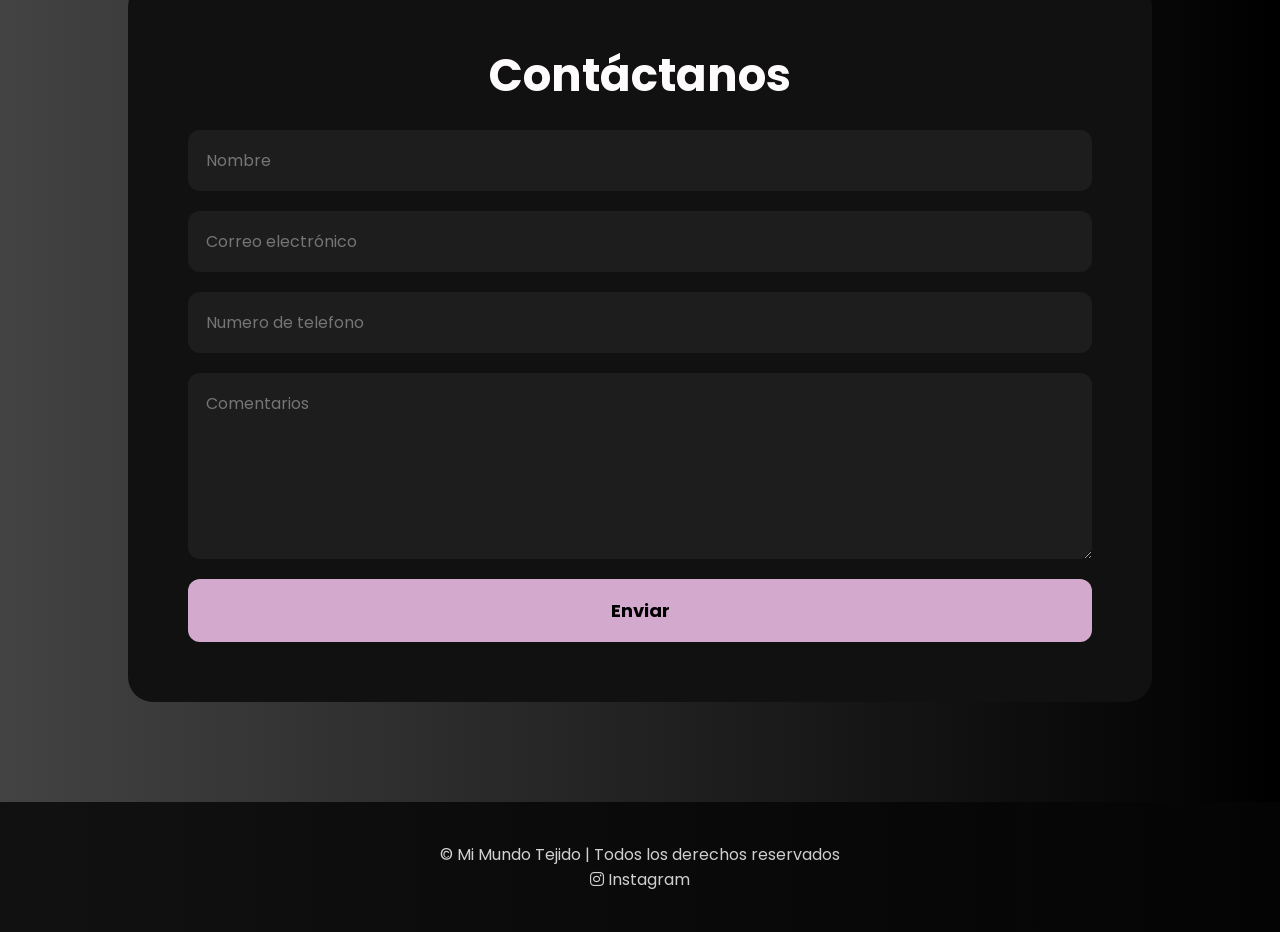
==== commit 3e6831ba: "index.html" ====
--- a/mi-mundo-tejido/index.html
+++ b/mi-mundo-tejido/index.html
@@ -14,21 +14,17 @@
 <body>
 
 <header>
-
 <div class="logo">
-MI MUNDO TEJIDO 
-</div>
-
+<img src="img/logo-icono.png" alt="Logo Mi Mundo Tejido" class="logo-img">
+MI MUNDO TEJIDO
+</div>
 <nav>
-
 <a href="#inicio">Inicio</a>
 <a href="#servicios">Servicios</a>
 <a href="#estadisticas">Resultados</a>
 <a href="#portafolio">Portafolio</a>
 <a href="#contacto">Contacto</a>
-
 </nav>
-
 </header>
 
 <section class="hero" id="inicio">
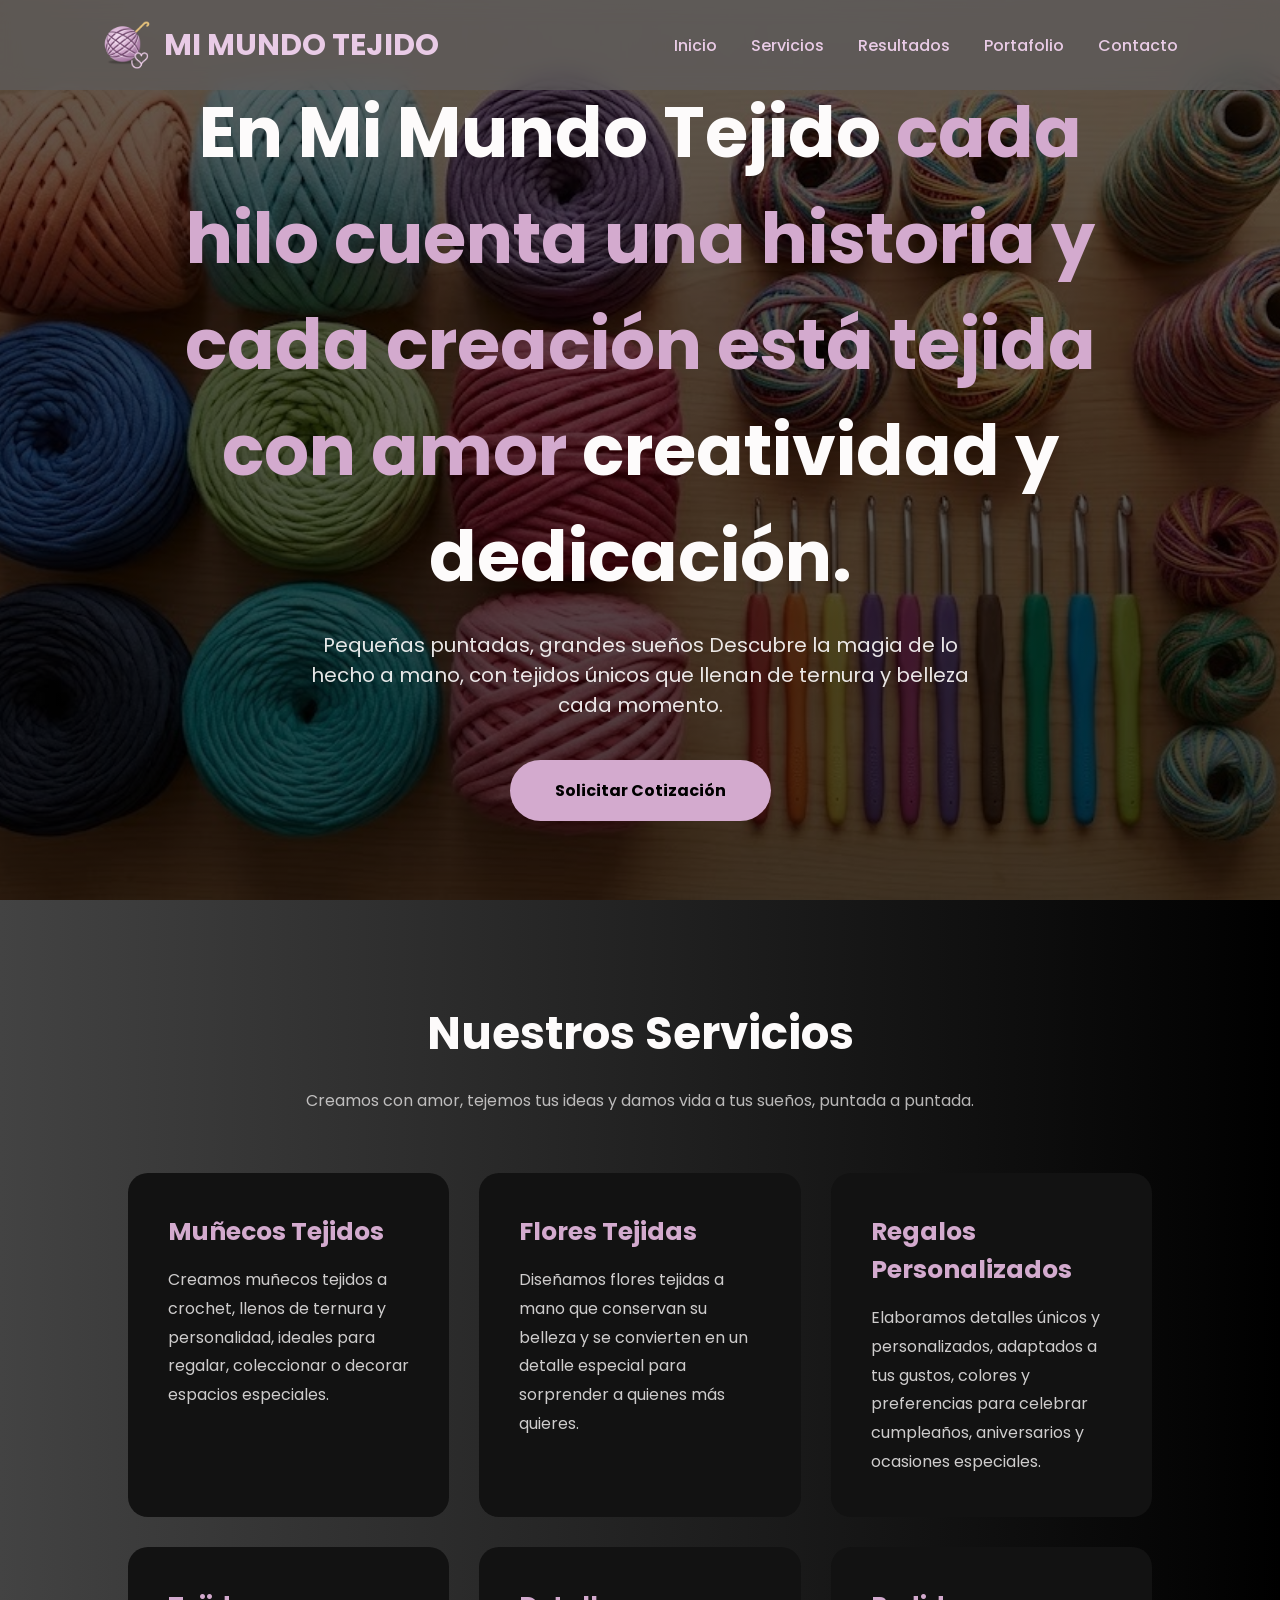
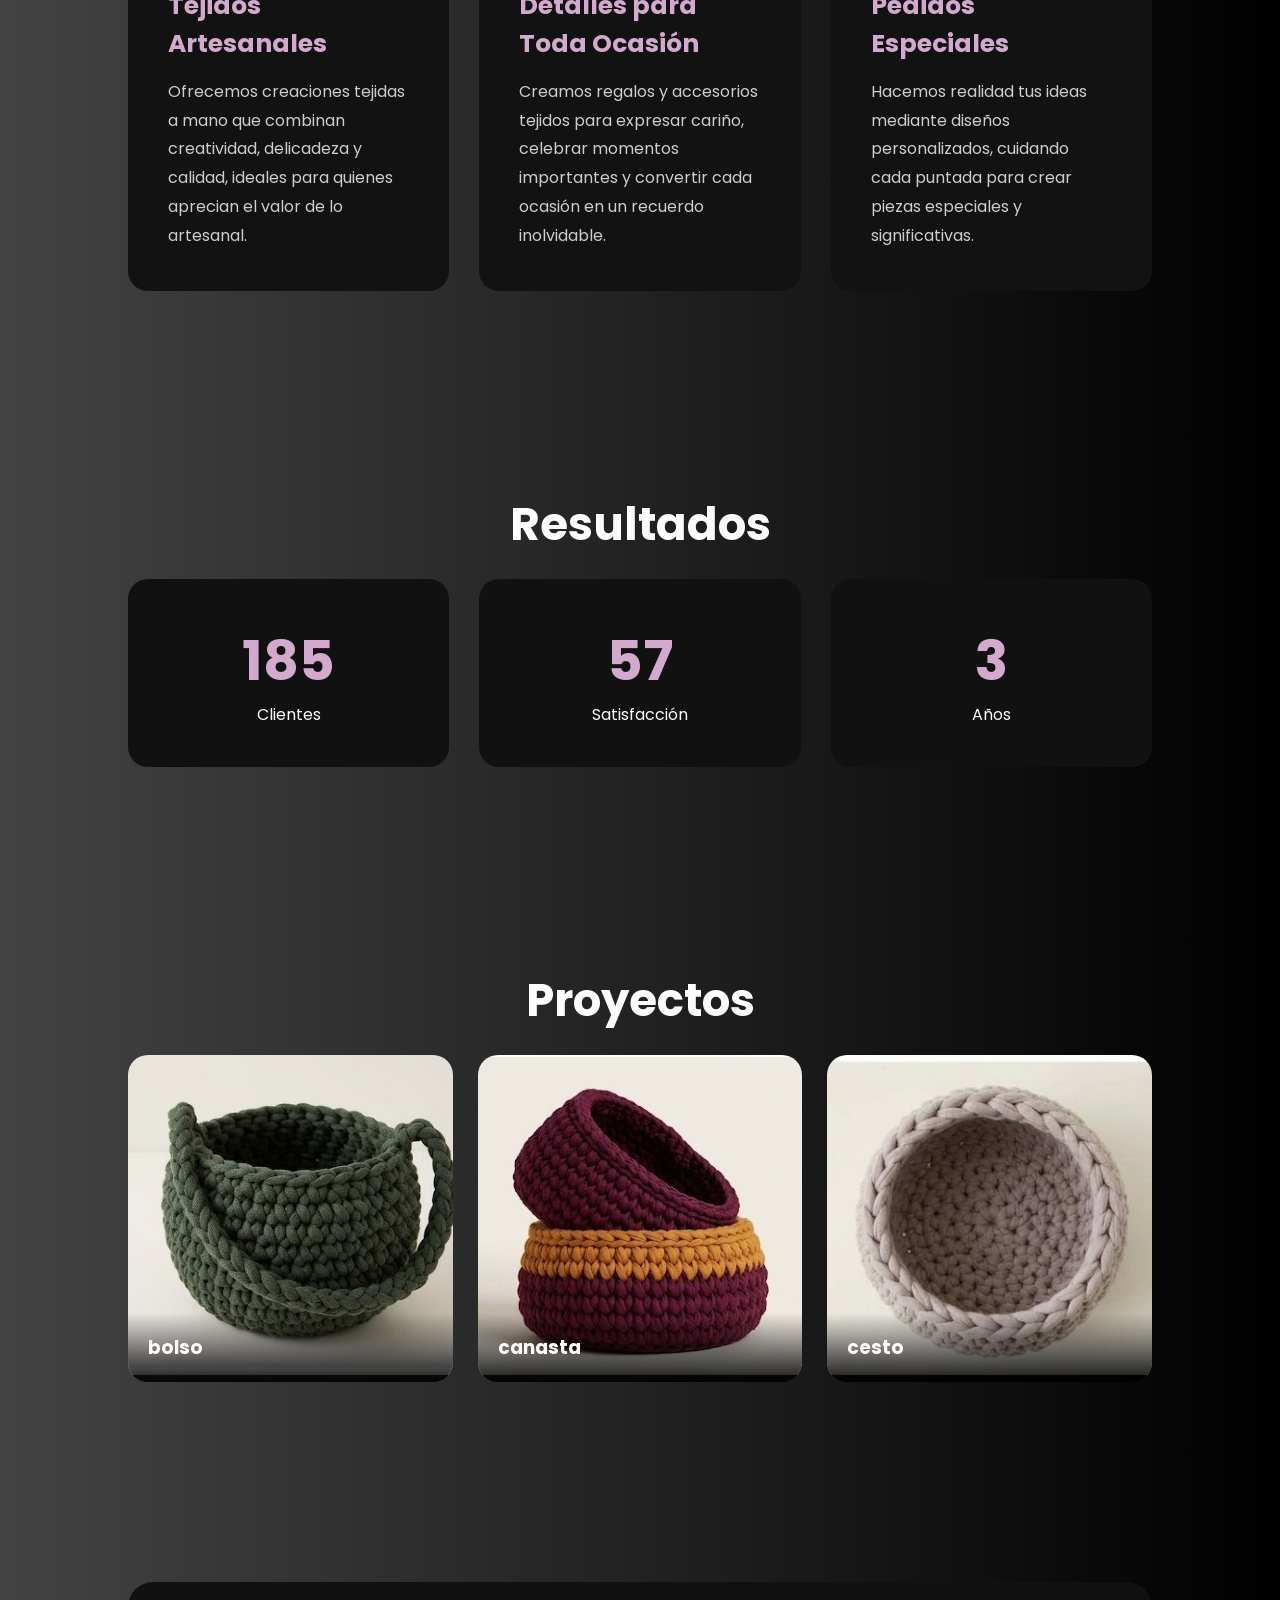
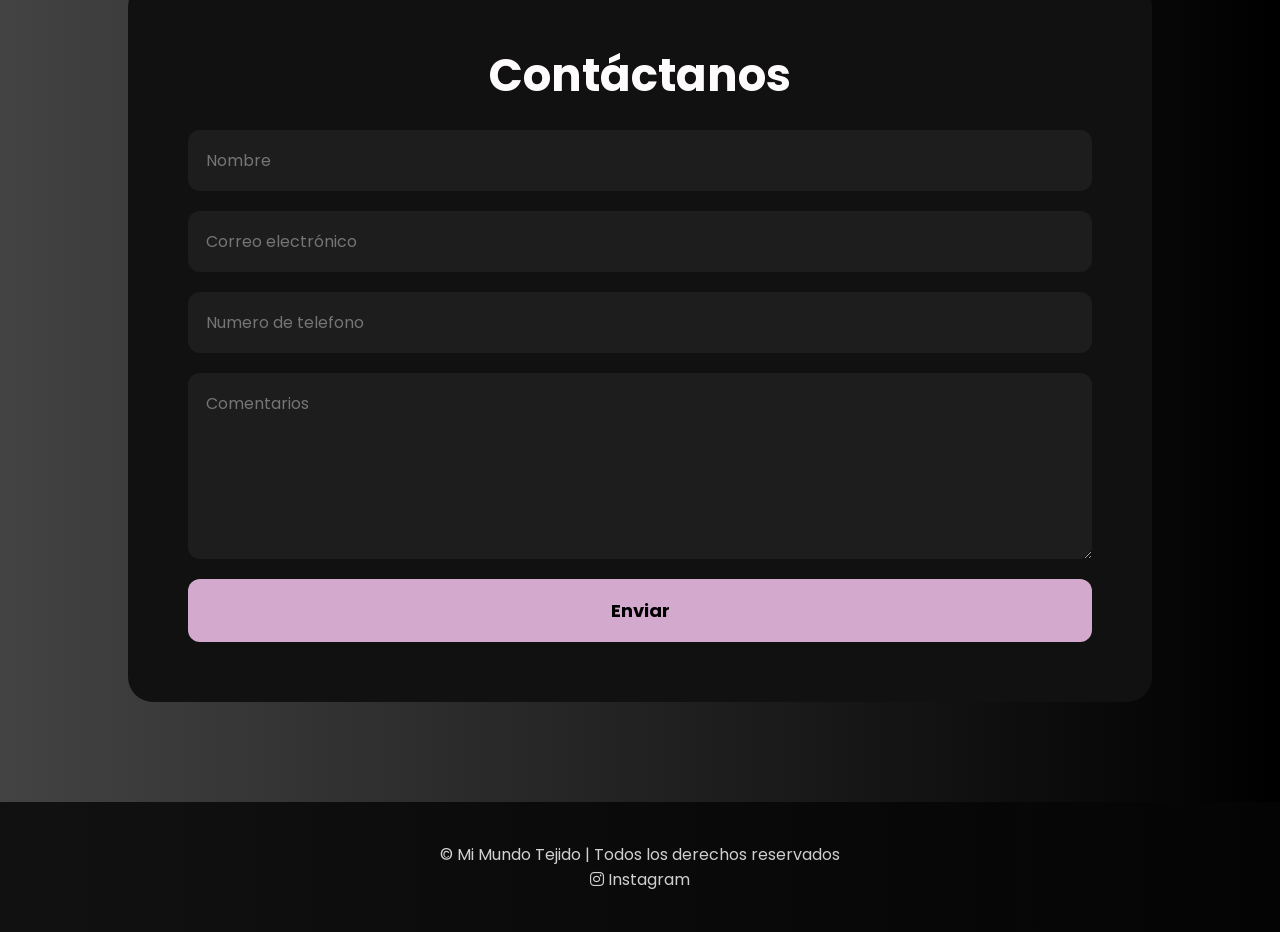
==== commit 804ac0d4: "index.html" ====
--- a/mi-mundo-tejido/index.html
+++ b/mi-mundo-tejido/index.html
@@ -15,9 +15,9 @@
 
 <header>
 <div class="logo">
-<img src="img/logo-icono.png" alt="Logo Mi Mundo Tejido" class="logo-img">
-MI MUNDO TEJIDO
-</div>
+   <img src="img/logo-icono.png" alt="Logo Mi Mundo Tejido" class="logo-img">
+   MI MUNDO TEJIDO
+   </div>
 <nav>
 <a href="#inicio">Inicio</a>
 <a href="#servicios">Servicios</a>
